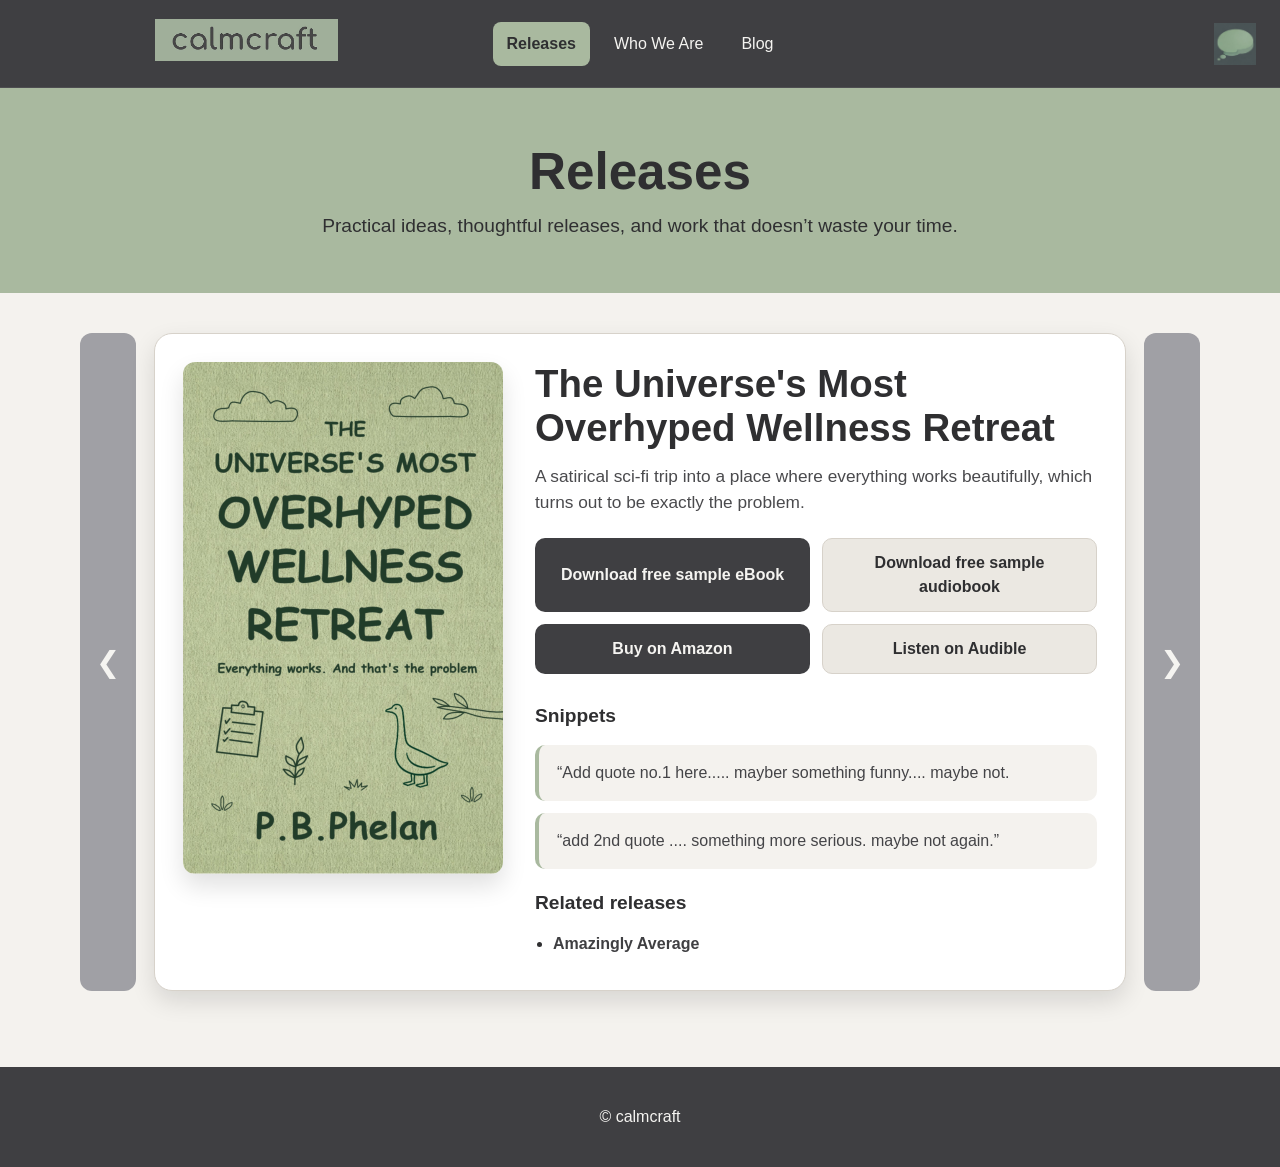
==== index.html @ 6c4accf9 "Add files via upload" ====
<!DOCTYPE html>
<html lang="en">
<head>
  <meta charset="UTF-8">
  <meta name="viewport" content="width=device-width, initial-scale=1.0">
  <title>calmcraft - Releases</title>
  <link rel="stylesheet" href="style.css">
</head>
<body>
  <header class="site-header">
    <div class="brand">
      <a href="index.html" class="brand-link">
        <img src="images/calmcraft-wordmark-greyletters.jpg" alt="calmcraft" class="wordmark">
      </a>
    </div>

    <nav class="main-nav" aria-label="Main navigation">
      <a href="index.html" class="nav-link active">Releases</a>
      <a href="who-we-are.html" class="nav-link">Who We Are</a>
      <a href="blog.html" class="nav-link">Blog</a>
    </nav>

    <div class="brand-mark-wrap">
      <img src="images/calmcraft-logo-sage.png" alt="calmcraft logo" class="brand-mark">
    </div>
  </header>

  <section class="hero hero-dark">
    <div class="container hero-inner">
      <h1>Releases</h1>
      <p>Practical ideas, thoughtful releases, and work that doesn’t waste your time.</p>
    </div>
  </section>

  <main class="container page-content">
    <section class="release-carousel" aria-label="Release carousel">
      <button class="carousel-arrow" id="prev-release" aria-label="Previous release">&#10094;</button>

      <div class="release-panel">
        <div class="release-cover-wrap">
          <img id="release-cover" src="images/universe-overhyped-wellness-retreat.svg" alt="Release cover" class="release-cover">
        </div>

        <div class="release-details">
          <h3 id="release-title">The Universe's Most Overhyped Wellness Retreat</h3>

          <p id="release-blurb" class="release-blurb">
            A satirical sci-fi trip into a place where everything works beautifully, which turns out to be exactly the problem.
          </p>

          <div class="button-grid">
            <a id="sample-ebook-link" class="btn btn-primary" href="#" download>Download free sample eBook</a>
            <a id="sample-audio-link" class="btn btn-secondary" href="#" download>Download free sample audiobook</a>
            <a id="amazon-link" class="btn btn-primary" href="#" target="_blank" rel="noopener">Buy on Amazon</a>
            <a id="audible-link" class="btn btn-secondary" href="#" target="_blank" rel="noopener">Listen on Audible</a>
          </div>

          <div class="snippet-block">
            <h4>Snippets</h4>

            <blockquote class="snippet" id="snippet-1">
              “Wait, you look relaxed,” hissed the volunteer coordinator as if it were an infection.
            </blockquote>

            <blockquote class="snippet" id="snippet-2">
              “The oddest part? Everything here works exactly as it says it will. It’s insidious.”
            </blockquote>
          </div>

          <div class="related-block">
            <h4>Related releases</h4>
            <ul id="related-releases"></ul>
          </div>
        </div>
      </div>

      <button class="carousel-arrow" id="next-release" aria-label="Next release">&#10095;</button>
    </section>
  </main>

  <footer class="site-footer">
    <div class="container footer-inner">
      <p>© calmcraft</p>
    </div>
  </footer>

  <script>
    const releases = [
      {
        id: "wellness-retreat",
        title: "The Universe's Most Overhyped Wellness Retreat",
        cover: "images/universe-overhyped-wellness-retreat.svg",
        blurb: "A satirical sci-fi trip into a place where everything works beautifully, which turns out to be exactly the problem.",
        sampleEbook: "#",
        sampleAudio: "#",
        amazon: "https://www.amazon.com.au/dp/B0FKN4XPHY",
        audible: "#",
        snippets: [
          "“Add quote no.1 here..... mayber something funny.... maybe not.",
          "“add 2nd quote .... something more serious. maybe not again.”"
        ],
        related: [
          { label: "Amazingly Average", href: "#" }
        ]
      },
      {
        id: "Amazingly-Average",
        title: "Amazingly Average",
        cover: "images/Amazingly-Average-FrontCover.png",
        blurb: "A grounded, dry, honest book about ordinary life, impossible standards, and the relief of dropping the performance.",
        sampleEbook: "#",
        sampleAudio: "#",
        amazon: "#",
        audible: "#",
        snippets: [
          "You do not need to become extraordinary to become useful, peaceful, or decent.",
          "A lot of suffering comes from trying to look impressive to people who barely remember your surname."
        ],
        related: [
          { label: "The Universe's Most Overhyped Wellness Retreat", href: "#" }
        ]
      }
    ];

    let currentIndex = 0;

    function renderRelease(index) {
      const release = releases[index];

      document.getElementById("release-cover").src = release.cover;
      document.getElementById("release-cover").alt = release.title + " cover";
      document.getElementById("release-title").textContent = release.title;
      document.getElementById("release-blurb").textContent = release.blurb;

      document.getElementById("sample-ebook-link").href = release.sampleEbook;
      document.getElementById("sample-audio-link").href = release.sampleAudio;
      document.getElementById("amazon-link").href = release.amazon;
      document.getElementById("audible-link").href = release.audible;

      document.getElementById("snippet-1").textContent = release.snippets[0] || "";
      document.getElementById("snippet-2").textContent = release.snippets[1] || "";

      const relatedList = document.getElementById("related-releases");
      relatedList.innerHTML = "";

      release.related.forEach(item => {
        const li = document.createElement("li");
        const a = document.createElement("a");
        a.href = item.href;
        a.textContent = item.label;
        li.appendChild(a);
        relatedList.appendChild(li);
      });
    }

    document.getElementById("prev-release").addEventListener("click", () => {
      currentIndex = (currentIndex - 1 + releases.length) % releases.length;
      renderRelease(currentIndex);
    });

    document.getElementById("next-release").addEventListener("click", () => {
      currentIndex = (currentIndex + 1) % releases.length;
      renderRelease(currentIndex);
    });

    renderRelease(currentIndex);
  </script>
</body>
</html>
---- style.css ----
:root {
  --bg-dark: #3f3f42;
  --bg-darker: #343437;
  --sage: #a9b99f;
  --sage-deep: #8ea184;
  --panel: #f4f2ee;
  --panel-soft: #ebe8e2;
  --text-dark: #2f2f31;
  --text-light: #f5f4f1;
  --border: #d7d2ca;
  --shadow: rgba(0, 0, 0, 0.12);
}

* {
  box-sizing: border-box;
}

html {
  scroll-behavior: smooth;
}

body {
  margin: 0;
  font-family: "Century Gothic", "Trebuchet MS", Arial, sans-serif;
  background: var(--panel);
  color: var(--text-dark);
  line-height: 1.5;
}

img {
  max-width: 100%;
  display: block;
}

a {
  color: inherit;
}

.container {
  width: min(1120px, calc(100% - 32px));
  margin: 0 auto;
}

/* Header */
.site-header {
  background: var(--bg-dark);
  border-bottom: 1px solid rgba(255,255,255,0.08);
  min-height: 88px;
  display: grid;
  grid-template-columns: 1fr auto 1fr;
  align-items: center;
  gap: 24px;
  padding: 16px 24px;
  text-align: center;
}

.brand-link {
  display: inline-flex;
  align-items: center;
  text-decoration: none;
}

.wordmark {
  height: 42px;
  width: auto;
  object-fit: contain;
}

.main-nav {
  display: flex;
  align-items: center;
  gap: 10px;
  justify-content: center;
}

.nav-link {
  text-decoration: none;
  color: var(--text-light);
  padding: 10px 14px;
  border-radius: 8px;
  transition: background 0.2s ease, color 0.2s ease;
}

.nav-link:hover {
  background: rgba(255,255,255,0.08);
}

.nav-link.active {
  background: var(--sage);
  color: var(--text-dark);
  font-weight: 700;
}

.brand-mark-wrap {
  display: flex;
  justify-content: flex-end;
}

.brand-mark {
  height: 42px;
  width: 42px;
  object-fit: contain;
}

/* Hero */
.hero-dark {
  background: var(--sage);
  color: var(--text-dark);
  border-bottom: none;
}

.hero-inner {
  padding: 56px 0 52px;
  text-align: center;
}

.hero-inner h1 {
  margin: 0 0 12px;
  font-size: clamp(2rem, 4vw, 3.4rem);
  line-height: 1.1;
  color: var(--text-dark);
}

.hero-inner p {
  margin: 0 auto;
  max-width: 720px;
  font-size: clamp(1rem, 2vw, 1.2rem);
  color: var(--text-dark);
}

/* Main */
.page-content {
  padding: 40px 0 56px;
}

.page-content.narrow {
  width: min(960px, calc(100% - 32px));
  margin: 0 auto;
}

.section-heading h2 {
  margin: 0 0 28px;
  font-size: 2rem;
}

/* Releases */
.release-carousel {
  display: grid;
  grid-template-columns: 56px minmax(0, 1fr) 56px;
  align-items: stretch;
  gap: 18px;
}

.carousel-arrow {
  border: none;
  background: #a0a0a5;
  color: var(--text-light);
  border-radius: 12px;
  font-size: 1.8rem;
  cursor: pointer;
  min-height: 100%;
  transition: background 0.2s ease;
}

.carousel-arrow:hover {
  background: #b0b0b5;
}

.release-panel {
  background: white;
  border: 1px solid var(--border);
  border-radius: 18px;
  box-shadow: 0 10px 24px var(--shadow);
  padding: 28px;
  display: grid;
  grid-template-columns: minmax(240px, 320px) minmax(0, 1fr);
  gap: 32px;
  align-items: start;
}

.release-cover-wrap {
  display: flex;
  justify-content: center;
}

.release-cover {
  width: 100%;
  max-width: 320px;
  border-radius: 12px;
  box-shadow: 0 12px 24px rgba(0,0,0,0.12);
}

.release-details h3 {
  margin: 0 0 14px;
  font-size: clamp(1.8rem, 3vw, 2.6rem);
  line-height: 1.15;
}

.release-blurb {
  margin: 0 0 22px;
  font-size: 1.08rem;
  color: #4a4a4d;
}

.button-grid {
  display: grid;
  grid-template-columns: repeat(2, minmax(220px, 1fr));
  gap: 12px;
  margin-bottom: 28px;
}

.btn {
  display: inline-flex;
  align-items: center;
  justify-content: center;
  min-height: 48px;
  padding: 12px 18px;
  border-radius: 10px;
  text-decoration: none;
  font-weight: 700;
  text-align: center;
  transition: transform 0.15s ease, background 0.2s ease, color 0.2s ease;
}

.btn:hover {
  transform: translateY(-1px);
}

.btn-primary {
  background: var(--bg-dark);
  color: var(--text-light);
}

.btn-primary:hover {
  background: #57575b;
}

.btn-secondary {
  background: var(--panel-soft);
  color: var(--text-dark);
  border: 1px solid var(--border);
}

.btn-secondary:hover {
  background: #ddd8d0;
}

.snippet-block,
.related-block {
  margin-top: 20px;
}

.snippet-block h4,
.related-block h4 {
  margin: 0 0 14px;
  font-size: 1.2rem;
}

.snippet {
  margin: 0 0 12px;
  padding: 16px 18px;
  background: var(--panel);
  border-left: 4px solid var(--sage);
  border-radius: 10px;
  color: #444447;
}

.related-block ul {
  margin: 0;
  padding-left: 18px;
}

.related-block li {
  margin-bottom: 6px;
}

.related-block a {
  text-decoration: none;
  color: var(--bg-dark);
  font-weight: 700;
}

.related-block a:hover {
  text-decoration: underline;
}

/* Content cards */
.content-card,
.cta-card,
.blog-card {
  background: white;
  border: 1px solid var(--border);
  border-radius: 16px;
  padding: 26px;
  box-shadow: 0 8px 20px var(--shadow);
  margin-bottom: 24px;
}

.content-card h2,
.cta-card h2,
.service-grid-section h2,
.value-grid-section h2 {
  margin-top: 0;
}

.service-grid,
.value-grid {
  display: grid;
  grid-template-columns: repeat(2, minmax(0, 1fr));
  gap: 18px;
  margin: 18px 0 32px;
}

.service-card,
.value-card {
  background: white;
  border: 1px solid var(--border);
  border-radius: 16px;
  padding: 22px;
  box-shadow: 0 8px 20px var(--shadow);
}

.service-card h3,
.value-card h3 {
  margin-top: 0;
  margin-bottom: 10px;
}

.text-link {
  text-decoration: none;
  font-weight: 700;
  color: var(--bg-dark);
}

.text-link:hover {
  text-decoration: underline;
}

.blog-meta {
  margin: 0 0 8px;
  color: #6a6a6d;
  font-size: 0.95rem;
}

.blog-image {
  width: 100%;
  height: auto;
  border-radius: 8px;
  margin-bottom: 16px;
}

/* Footer */
.site-footer {
  background: var(--bg-dark);
  color: var(--text-light);
  margin-top: 20px;
}

.footer-inner {
  padding: 22px 0;
  text-align: center;
}

/* Responsive */
@media (max-width: 980px) {
  .site-header {
    grid-template-columns: 1fr;
    justify-items: start;
  }

  .brand-mark-wrap {
    justify-content: start;
  }

  .release-panel {
    grid-template-columns: 1fr;
  }

  .release-cover-wrap {
    justify-content: flex-start;
  }

  .button-grid {
    grid-template-columns: 1fr 1fr;
  }
}

@media (max-width: 760px) {
  .release-carousel {
    grid-template-columns: 1fr;
  }

  .carousel-arrow {
    min-height: 52px;
  }

  .button-grid {
    grid-template-columns: 1fr;
  }

  .service-grid,
  .value-grid {
    grid-template-columns: 1fr;
  }

  .main-nav {
    flex-wrap: wrap;
  }
}
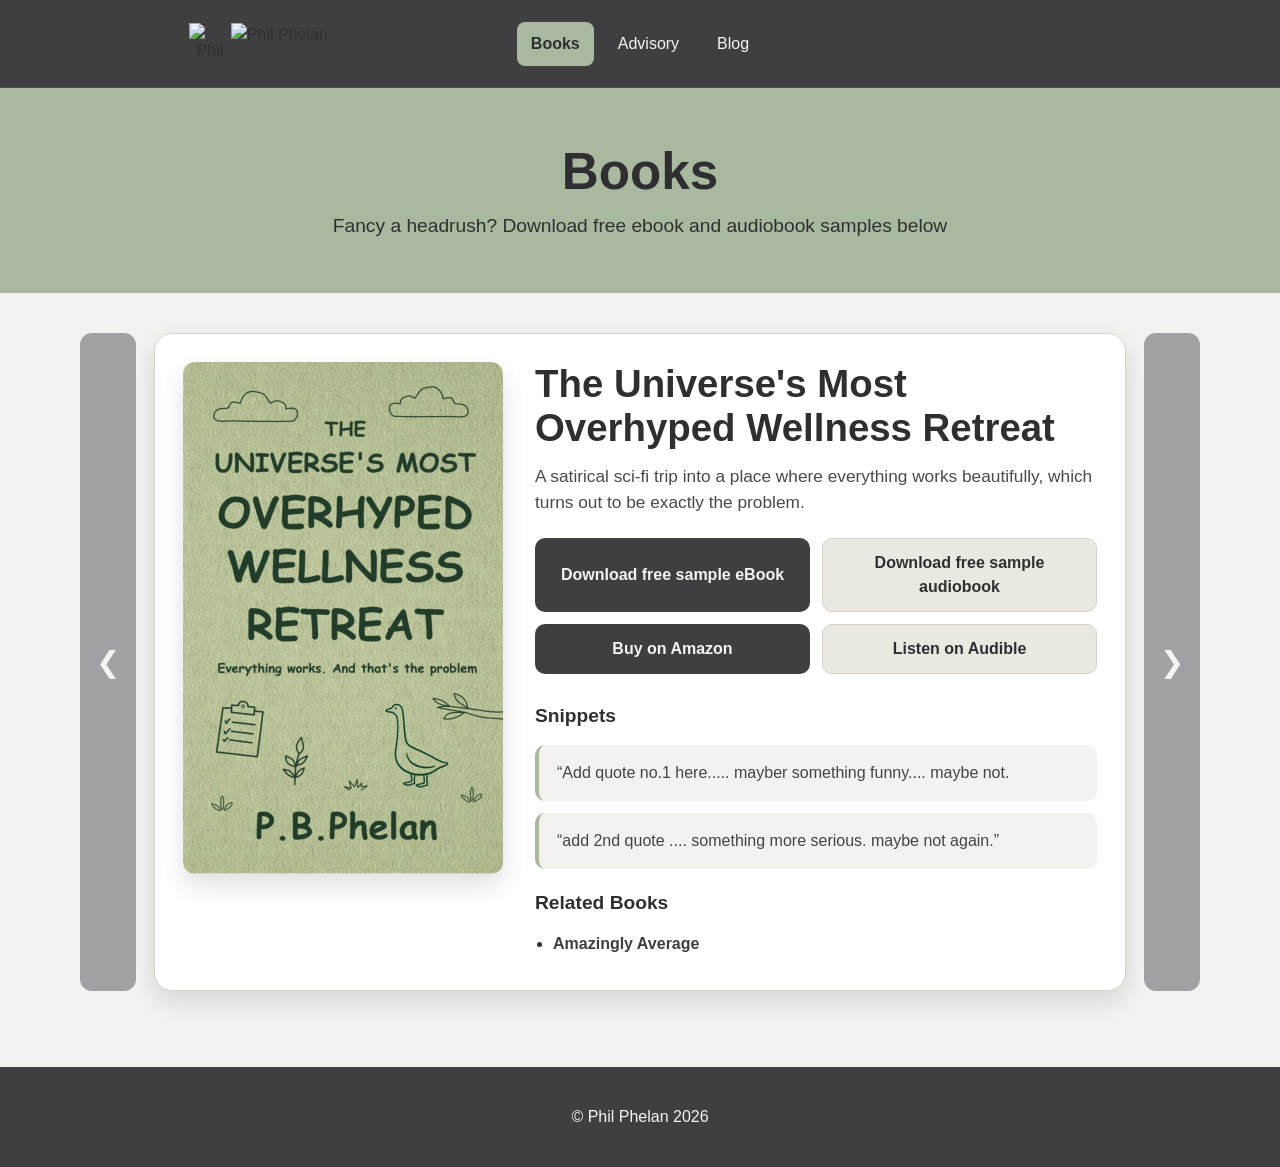
==== commit 9ff03c86: "Add files via upload" ====
--- a/index.html
+++ b/index.html
@@ -1,169 +1,166 @@
-<!DOCTYPE html>
-<html lang="en">
-<head>
-  <meta charset="UTF-8">
-  <meta name="viewport" content="width=device-width, initial-scale=1.0">
-  <title>calmcraft - Releases</title>
-  <link rel="stylesheet" href="style.css">
-</head>
-<body>
-  <header class="site-header">
-    <div class="brand">
-      <a href="index.html" class="brand-link">
-        <img src="images/calmcraft-wordmark-greyletters.jpg" alt="calmcraft" class="wordmark">
-      </a>
-    </div>
-
-    <nav class="main-nav" aria-label="Main navigation">
-      <a href="index.html" class="nav-link active">Releases</a>
-      <a href="who-we-are.html" class="nav-link">Who We Are</a>
-      <a href="blog.html" class="nav-link">Blog</a>
-    </nav>
-
-    <div class="brand-mark-wrap">
-      <img src="images/calmcraft-logo-sage.png" alt="calmcraft logo" class="brand-mark">
-    </div>
-  </header>
-
-  <section class="hero hero-dark">
-    <div class="container hero-inner">
-      <h1>Releases</h1>
-      <p>Practical ideas, thoughtful releases, and work that doesn’t waste your time.</p>
-    </div>
-  </section>
-
-  <main class="container page-content">
-    <section class="release-carousel" aria-label="Release carousel">
-      <button class="carousel-arrow" id="prev-release" aria-label="Previous release">&#10094;</button>
-
-      <div class="release-panel">
-        <div class="release-cover-wrap">
-          <img id="release-cover" src="images/universe-overhyped-wellness-retreat.svg" alt="Release cover" class="release-cover">
-        </div>
-
-        <div class="release-details">
-          <h3 id="release-title">The Universe's Most Overhyped Wellness Retreat</h3>
-
-          <p id="release-blurb" class="release-blurb">
-            A satirical sci-fi trip into a place where everything works beautifully, which turns out to be exactly the problem.
-          </p>
-
-          <div class="button-grid">
-            <a id="sample-ebook-link" class="btn btn-primary" href="#" download>Download free sample eBook</a>
-            <a id="sample-audio-link" class="btn btn-secondary" href="#" download>Download free sample audiobook</a>
-            <a id="amazon-link" class="btn btn-primary" href="#" target="_blank" rel="noopener">Buy on Amazon</a>
-            <a id="audible-link" class="btn btn-secondary" href="#" target="_blank" rel="noopener">Listen on Audible</a>
-          </div>
-
-          <div class="snippet-block">
-            <h4>Snippets</h4>
-
-            <blockquote class="snippet" id="snippet-1">
-              “Wait, you look relaxed,” hissed the volunteer coordinator as if it were an infection.
-            </blockquote>
-
-            <blockquote class="snippet" id="snippet-2">
-              “The oddest part? Everything here works exactly as it says it will. It’s insidious.”
-            </blockquote>
-          </div>
-
-          <div class="related-block">
-            <h4>Related releases</h4>
-            <ul id="related-releases"></ul>
-          </div>
-        </div>
-      </div>
-
-      <button class="carousel-arrow" id="next-release" aria-label="Next release">&#10095;</button>
-    </section>
-  </main>
-
-  <footer class="site-footer">
-    <div class="container footer-inner">
-      <p>© calmcraft</p>
-    </div>
-  </footer>
-
-  <script>
-    const releases = [
-      {
-        id: "wellness-retreat",
-        title: "The Universe's Most Overhyped Wellness Retreat",
-        cover: "images/universe-overhyped-wellness-retreat.svg",
-        blurb: "A satirical sci-fi trip into a place where everything works beautifully, which turns out to be exactly the problem.",
-        sampleEbook: "#",
-        sampleAudio: "#",
-        amazon: "https://www.amazon.com.au/dp/B0FKN4XPHY",
-        audible: "#",
-        snippets: [
-          "“Add quote no.1 here..... mayber something funny.... maybe not.",
-          "“add 2nd quote .... something more serious. maybe not again.”"
-        ],
-        related: [
-          { label: "Amazingly Average", href: "#" }
-        ]
-      },
-      {
-        id: "Amazingly-Average",
-        title: "Amazingly Average",
-        cover: "images/Amazingly-Average-FrontCover.png",
-        blurb: "A grounded, dry, honest book about ordinary life, impossible standards, and the relief of dropping the performance.",
-        sampleEbook: "#",
-        sampleAudio: "#",
-        amazon: "#",
-        audible: "#",
-        snippets: [
-          "You do not need to become extraordinary to become useful, peaceful, or decent.",
-          "A lot of suffering comes from trying to look impressive to people who barely remember your surname."
-        ],
-        related: [
-          { label: "The Universe's Most Overhyped Wellness Retreat", href: "#" }
-        ]
-      }
-    ];
-
-    let currentIndex = 0;
-
-    function renderRelease(index) {
-      const release = releases[index];
-
-      document.getElementById("release-cover").src = release.cover;
-      document.getElementById("release-cover").alt = release.title + " cover";
-      document.getElementById("release-title").textContent = release.title;
-      document.getElementById("release-blurb").textContent = release.blurb;
-
-      document.getElementById("sample-ebook-link").href = release.sampleEbook;
-      document.getElementById("sample-audio-link").href = release.sampleAudio;
-      document.getElementById("amazon-link").href = release.amazon;
-      document.getElementById("audible-link").href = release.audible;
-
-      document.getElementById("snippet-1").textContent = release.snippets[0] || "";
-      document.getElementById("snippet-2").textContent = release.snippets[1] || "";
-
-      const relatedList = document.getElementById("related-releases");
-      relatedList.innerHTML = "";
-
-      release.related.forEach(item => {
-        const li = document.createElement("li");
-        const a = document.createElement("a");
-        a.href = item.href;
-        a.textContent = item.label;
-        li.appendChild(a);
-        relatedList.appendChild(li);
-      });
-    }
-
-    document.getElementById("prev-release").addEventListener("click", () => {
-      currentIndex = (currentIndex - 1 + releases.length) % releases.length;
-      renderRelease(currentIndex);
-    });
-
-    document.getElementById("next-release").addEventListener("click", () => {
-      currentIndex = (currentIndex + 1) % releases.length;
-      renderRelease(currentIndex);
-    });
-
-    renderRelease(currentIndex);
-  </script>
-</body>
+<!DOCTYPE html>
+<html lang="en">
+<head>
+  <meta charset="UTF-8">
+  <meta name="viewport" content="width=device-width, initial-scale=1.0">
+  <title>philphelan.me - Books</title>
+  <link rel="stylesheet" href="style.css">
+</head>
+<body>
+  <header class="site-header">
+    <div class="brand">
+      <a href="index.html" class="brand-link">
+        <img src="images/mylogo-sage.svg" alt="Phil Phelan logo" class="brand-mark">
+        <img src="images/philphelan-wordmark-sage.svg" alt="Phil Phelan" class="wordmark" style="width: 100%; max-width: none;">
+      </a>
+    </div>
+
+    <nav class="main-nav" aria-label="Main navigation">
+      <a href="index.html" class="nav-link active">Books</a>
+      <a href="advisory.html" class="nav-link">Advisory</a>
+      <a href="blog.html" class="nav-link">Blog</a>
+    </nav>
+  </header>
+  
+  <section class="hero hero-dark">
+    <div class="container hero-inner">
+      <h1>Books</h1>
+      <p>Fancy a headrush? Download free ebook and audiobook samples below</p>
+    </div>
+  </section>
+
+  <main class="container page-content">
+    <section class="release-carousel" aria-label="Release carousel">
+      <button class="carousel-arrow" id="prev-release" aria-label="Previous release">&#10094;</button>
+
+      <div class="release-panel">
+        <div class="release-cover-wrap">
+          <img id="release-cover" src="images/universe-overhyped-wellness-retreat.svg" alt="Release cover" class="release-cover">
+        </div>
+
+        <div class="release-details">
+          <h3 id="release-title">The Universe's Most Overhyped Wellness Retreat</h3>
+
+          <p id="release-blurb" class="release-blurb">
+            A satirical sci-fi trip into a place where everything works beautifully, which turns out to be exactly the problem.
+          </p>
+
+          <div class="button-grid">
+            <a id="sample-ebook-link" class="btn btn-primary" href="#" target="_blank">Download free sample eBook</a>
+            <a id="sample-audio-link" class="btn btn-secondary" href="#" target="_blank">Download free sample audiobook</a>
+            <a id="amazon-link" class="btn btn-primary" href="#" target="_blank" rel="noopener">Buy on Amazon</a>
+            <a id="audible-link" class="btn btn-secondary" href="#" target="_blank" rel="noopener">Listen on Audible</a>
+          </div>
+
+          <div class="snippet-block">
+            <h4>Snippets</h4>
+
+            <blockquote class="snippet" id="snippet-1">
+              “Wait, you look relaxed,” hissed the volunteer coordinator as if it were an infection.
+            </blockquote>
+
+            <blockquote class="snippet" id="snippet-2">
+              “The oddest part? Everything here works exactly as it says it will. It’s insidious.”
+            </blockquote>
+          </div>
+
+          <div class="related-block">
+            <h4>Related Books</h4>
+            <ul id="related-Books"></ul>
+          </div>
+        </div>
+      </div>
+
+      <button class="carousel-arrow" id="next-release" aria-label="Next release">&#10095;</button>
+    </section>
+  </main>
+
+  <footer class="site-footer">
+    <div class="container footer-inner">
+      <p>© Phil Phelan 2026</p>
+    </div>
+  </footer>
+
+  <script>
+    const Books = [
+      {
+        id: "wellness-retreat",
+        title: "The Universe's Most Overhyped Wellness Retreat",
+        cover: "images/universe-overhyped-wellness-retreat.svg",
+        blurb: "A satirical sci-fi trip into a place where everything works beautifully, which turns out to be exactly the problem.",
+        sampleEbook: "#",
+        sampleAudio: "#",
+        amazon: "https://www.amazon.com.au/dp/B0FKN4XPHY",
+        audible: "#",
+        snippets: [
+          "“Add quote no.1 here..... mayber something funny.... maybe not.",
+          "“add 2nd quote .... something more serious. maybe not again.”"
+        ],
+        related: [
+          { label: "Amazingly Average", href: "#" }
+        ]
+      },
+      {
+        id: "Amazingly-Average",
+        title: "Amazingly Average",
+        cover: "images/Amazingly-Average-FrontCover.png",
+        blurb: "A grounded, dry, honest book about ordinary life, impossible standards, and the relief of dropping the performance.",
+        sampleEbook: "#",
+        sampleAudio: "#",
+        amazon: "#",
+        audible: "#",
+        snippets: [
+          "You do not need to become extraordinary to become useful, peaceful, or decent.",
+          "A lot of suffering comes from trying to look impressive to people who barely remember your surname."
+        ],
+        related: [
+          { label: "The Universe's Most Overhyped Wellness Retreat", href: "#" }
+        ]
+      }
+    ];
+
+    let currentIndex = 0;
+
+    function renderRelease(index) {
+      const release = Books[index];
+
+      document.getElementById("release-cover").src = release.cover;
+      document.getElementById("release-cover").alt = release.title + " cover";
+      document.getElementById("release-title").textContent = release.title;
+      document.getElementById("release-blurb").textContent = release.blurb;
+
+      document.getElementById("sample-ebook-link").href = release.sampleEbook;
+      document.getElementById("sample-audio-link").href = release.sampleAudio;
+      document.getElementById("amazon-link").href = release.amazon;
+      document.getElementById("audible-link").href = release.audible;
+
+      document.getElementById("snippet-1").textContent = release.snippets[0] || "";
+      document.getElementById("snippet-2").textContent = release.snippets[1] || "";
+
+      const relatedList = document.getElementById("related-Books");
+      relatedList.innerHTML = "";
+
+      release.related.forEach(item => {
+        const li = document.createElement("li");
+        const a = document.createElement("a");
+        a.href = item.href;
+        a.textContent = item.label;
+        li.appendChild(a);
+        relatedList.appendChild(li);
+      });
+    }
+
+    document.getElementById("prev-release").addEventListener("click", () => {
+      currentIndex = (currentIndex - 1 + Books.length) % Books.length;
+      renderRelease(currentIndex);
+    });
+
+    document.getElementById("next-release").addEventListener("click", () => {
+      currentIndex = (currentIndex + 1) % Books.length;
+      renderRelease(currentIndex);
+    });
+
+    renderRelease(currentIndex);
+  </script>
+</body>
 </html>
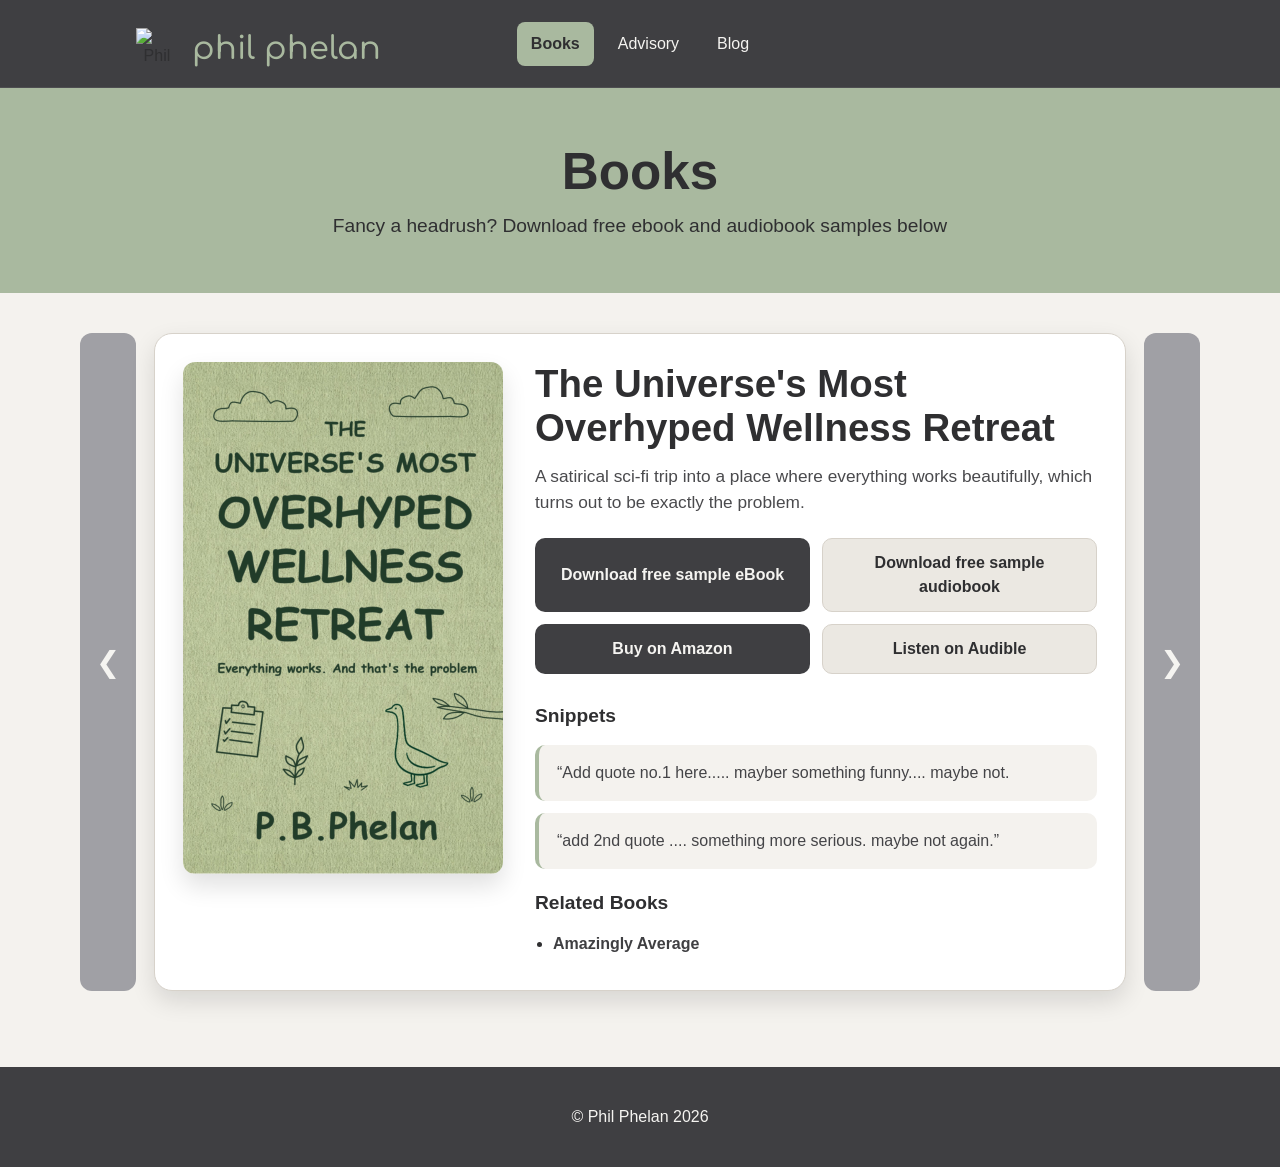
==== commit 317f27f4: "Add files via upload" ====
--- a/index.html
+++ b/index.html
@@ -5,13 +5,16 @@
   <meta name="viewport" content="width=device-width, initial-scale=1.0">
   <title>philphelan.me - Books</title>
   <link rel="stylesheet" href="style.css">
+  <link rel="preconnect" href="https://fonts.googleapis.com">
+  <link rel="preconnect" href="https://fonts.gstatic.com" crossorigin>
+  <link href="https://fonts.googleapis.com/css2?family=Comfortaa:wght@300..700&display=swap" rel="stylesheet">
 </head>
 <body>
   <header class="site-header">
     <div class="brand">
       <a href="index.html" class="brand-link">
         <img src="images/mylogo-sage.svg" alt="Phil Phelan logo" class="brand-mark">
-        <img src="images/philphelan-wordmark-sage.svg" alt="Phil Phelan" class="wordmark" style="width: 100%; max-width: none;">
+         <span class="brand-name">phil phelan</span>
       </a>
     </div>
 
--- a/style.css
+++ b/style.css
@@ -1,409 +1,643 @@
-:root {
-  --bg-dark: #3f3f42;
-  --bg-darker: #343437;
-  --sage: #a9b99f;
-  --sage-deep: #8ea184;
-  --panel: #f4f2ee;
-  --panel-soft: #ebe8e2;
-  --text-dark: #2f2f31;
-  --text-light: #f5f4f1;
-  --border: #d7d2ca;
-  --shadow: rgba(0, 0, 0, 0.12);
-}
-
-* {
-  box-sizing: border-box;
-}
-
-html {
-  scroll-behavior: smooth;
-}
-
-body {
-  margin: 0;
-  font-family: "Century Gothic", "Trebuchet MS", Arial, sans-serif;
-  background: var(--panel);
-  color: var(--text-dark);
-  line-height: 1.5;
-}
-
-img {
-  max-width: 100%;
-  display: block;
-}
-
-a {
-  color: inherit;
-}
-
-.container {
-  width: min(1120px, calc(100% - 32px));
-  margin: 0 auto;
-}
-
-/* Header */
-.site-header {
-  background: var(--bg-dark);
-  border-bottom: 1px solid rgba(255,255,255,0.08);
-  min-height: 88px;
-  display: grid;
-  grid-template-columns: 1fr auto 1fr;
-  align-items: center;
-  gap: 24px;
-  padding: 16px 24px;
-  text-align: center;
-}
-
-.brand-link {
-  display: inline-flex;
-  align-items: center;
-  text-decoration: none;
-}
-
-.wordmark {
-  height: 42px;
-  width: auto;
-  object-fit: contain;
-}
-
-.main-nav {
-  display: flex;
-  align-items: center;
-  gap: 10px;
-  justify-content: center;
-}
-
-.nav-link {
-  text-decoration: none;
-  color: var(--text-light);
-  padding: 10px 14px;
-  border-radius: 8px;
-  transition: background 0.2s ease, color 0.2s ease;
-}
-
-.nav-link:hover {
-  background: rgba(255,255,255,0.08);
-}
-
-.nav-link.active {
-  background: var(--sage);
-  color: var(--text-dark);
-  font-weight: 700;
-}
-
-.brand-mark-wrap {
-  display: flex;
-  justify-content: flex-end;
-}
-
-.brand-mark {
-  height: 42px;
-  width: 42px;
-  object-fit: contain;
-}
-
-/* Hero */
-.hero-dark {
-  background: var(--sage);
-  color: var(--text-dark);
-  border-bottom: none;
-}
-
-.hero-inner {
-  padding: 56px 0 52px;
-  text-align: center;
-}
-
-.hero-inner h1 {
-  margin: 0 0 12px;
-  font-size: clamp(2rem, 4vw, 3.4rem);
-  line-height: 1.1;
-  color: var(--text-dark);
-}
-
-.hero-inner p {
-  margin: 0 auto;
-  max-width: 720px;
-  font-size: clamp(1rem, 2vw, 1.2rem);
-  color: var(--text-dark);
-}
-
-/* Main */
-.page-content {
-  padding: 40px 0 56px;
-}
-
-.page-content.narrow {
-  width: min(960px, calc(100% - 32px));
-  margin: 0 auto;
-}
-
-.section-heading h2 {
-  margin: 0 0 28px;
-  font-size: 2rem;
-}
-
-/* Releases */
-.release-carousel {
-  display: grid;
-  grid-template-columns: 56px minmax(0, 1fr) 56px;
-  align-items: stretch;
-  gap: 18px;
-}
-
-.carousel-arrow {
-  border: none;
-  background: #a0a0a5;
-  color: var(--text-light);
-  border-radius: 12px;
-  font-size: 1.8rem;
-  cursor: pointer;
-  min-height: 100%;
-  transition: background 0.2s ease;
-}
-
-.carousel-arrow:hover {
-  background: #b0b0b5;
-}
-
-.release-panel {
-  background: white;
-  border: 1px solid var(--border);
-  border-radius: 18px;
-  box-shadow: 0 10px 24px var(--shadow);
-  padding: 28px;
-  display: grid;
-  grid-template-columns: minmax(240px, 320px) minmax(0, 1fr);
-  gap: 32px;
-  align-items: start;
-}
-
-.release-cover-wrap {
-  display: flex;
-  justify-content: center;
-}
-
-.release-cover {
-  width: 100%;
-  max-width: 320px;
-  border-radius: 12px;
-  box-shadow: 0 12px 24px rgba(0,0,0,0.12);
-}
-
-.release-details h3 {
-  margin: 0 0 14px;
-  font-size: clamp(1.8rem, 3vw, 2.6rem);
-  line-height: 1.15;
-}
-
-.release-blurb {
-  margin: 0 0 22px;
-  font-size: 1.08rem;
-  color: #4a4a4d;
-}
-
-.button-grid {
-  display: grid;
-  grid-template-columns: repeat(2, minmax(220px, 1fr));
-  gap: 12px;
-  margin-bottom: 28px;
-}
-
-.btn {
-  display: inline-flex;
-  align-items: center;
-  justify-content: center;
-  min-height: 48px;
-  padding: 12px 18px;
-  border-radius: 10px;
-  text-decoration: none;
-  font-weight: 700;
-  text-align: center;
-  transition: transform 0.15s ease, background 0.2s ease, color 0.2s ease;
-}
-
-.btn:hover {
-  transform: translateY(-1px);
-}
-
-.btn-primary {
-  background: var(--bg-dark);
-  color: var(--text-light);
-}
-
-.btn-primary:hover {
-  background: #57575b;
-}
-
-.btn-secondary {
-  background: var(--panel-soft);
-  color: var(--text-dark);
-  border: 1px solid var(--border);
-}
-
-.btn-secondary:hover {
-  background: #ddd8d0;
-}
-
-.snippet-block,
-.related-block {
-  margin-top: 20px;
-}
-
-.snippet-block h4,
-.related-block h4 {
-  margin: 0 0 14px;
-  font-size: 1.2rem;
-}
-
-.snippet {
-  margin: 0 0 12px;
-  padding: 16px 18px;
-  background: var(--panel);
-  border-left: 4px solid var(--sage);
-  border-radius: 10px;
-  color: #444447;
-}
-
-.related-block ul {
-  margin: 0;
-  padding-left: 18px;
-}
-
-.related-block li {
-  margin-bottom: 6px;
-}
-
-.related-block a {
-  text-decoration: none;
-  color: var(--bg-dark);
-  font-weight: 700;
-}
-
-.related-block a:hover {
-  text-decoration: underline;
-}
-
-/* Content cards */
-.content-card,
-.cta-card,
-.blog-card {
-  background: white;
-  border: 1px solid var(--border);
-  border-radius: 16px;
-  padding: 26px;
-  box-shadow: 0 8px 20px var(--shadow);
-  margin-bottom: 24px;
-}
-
-.content-card h2,
-.cta-card h2,
-.service-grid-section h2,
-.value-grid-section h2 {
-  margin-top: 0;
-}
-
-.service-grid,
-.value-grid {
-  display: grid;
-  grid-template-columns: repeat(2, minmax(0, 1fr));
-  gap: 18px;
-  margin: 18px 0 32px;
-}
-
-.service-card,
-.value-card {
-  background: white;
-  border: 1px solid var(--border);
-  border-radius: 16px;
-  padding: 22px;
-  box-shadow: 0 8px 20px var(--shadow);
-}
-
-.service-card h3,
-.value-card h3 {
-  margin-top: 0;
-  margin-bottom: 10px;
-}
-
-.text-link {
-  text-decoration: none;
-  font-weight: 700;
-  color: var(--bg-dark);
-}
-
-.text-link:hover {
-  text-decoration: underline;
-}
-
-.blog-meta {
-  margin: 0 0 8px;
-  color: #6a6a6d;
-  font-size: 0.95rem;
-}
-
-.blog-image {
-  width: 100%;
-  height: auto;
-  border-radius: 8px;
-  margin-bottom: 16px;
-}
-
-/* Footer */
-.site-footer {
-  background: var(--bg-dark);
-  color: var(--text-light);
-  margin-top: 20px;
-}
-
-.footer-inner {
-  padding: 22px 0;
-  text-align: center;
-}
-
-/* Responsive */
-@media (max-width: 980px) {
-  .site-header {
-    grid-template-columns: 1fr;
-    justify-items: start;
-  }
-
-  .brand-mark-wrap {
-    justify-content: start;
-  }
-
-  .release-panel {
-    grid-template-columns: 1fr;
-  }
-
-  .release-cover-wrap {
-    justify-content: flex-start;
-  }
-
-  .button-grid {
-    grid-template-columns: 1fr 1fr;
-  }
-}
-
-@media (max-width: 760px) {
-  .release-carousel {
-    grid-template-columns: 1fr;
-  }
-
-  .carousel-arrow {
-    min-height: 52px;
-  }
-
-  .button-grid {
-    grid-template-columns: 1fr;
-  }
-
-  .service-grid,
-  .value-grid {
-    grid-template-columns: 1fr;
-  }
-
-  .main-nav {
-    flex-wrap: wrap;
-  }
-}+:root {
+  --bg-dark: #3f3f42;
+  --bg-darker: #343437;
+  --sage: #a9b99f;
+  --sage-deep: #8ea184;
+  --panel: #f4f2ee;
+  --panel-soft: #ebe8e2;
+  --text-dark: #2f2f31;
+  --text-light: #f5f4f1;
+  --border: #d7d2ca;
+  --shadow: rgba(0, 0, 0, 0.12);
+}
+
+* {
+  box-sizing: border-box;
+}
+
+html {
+  scroll-behavior: smooth;
+}
+
+body {
+  margin: 0;
+  font-family: "Century Gothic", "Trebuchet MS", Arial, sans-serif;
+  background: var(--panel);
+  color: var(--text-dark);
+  line-height: 1.5;
+}
+
+img {
+  max-width: 100%;
+  display: block;
+}
+
+a {
+  color: inherit;
+}
+
+.container {
+  width: min(1120px, calc(100% - 32px));
+  margin: 0 auto;
+}
+
+/* Header */
+.site-header {
+  background: var(--bg-dark);
+  border-bottom: 1px solid rgba(255, 255, 255, 0.08);
+  min-height: 88px;
+  display: grid;
+  grid-template-columns: 1fr auto 1fr;
+  align-items: center;
+  gap: 24px;
+  padding: 16px 24px;
+  text-align: center;
+}
+
+.brand-link {
+  display: inline-flex;
+  align-items: center;
+  gap: 14px;
+  text-decoration: none;
+}
+
+.brand-name {
+  font-family: 'Comfortaa', Arial, sans-serif;
+  font-size: 2rem;
+  font-weight: 500;
+  line-height: 1;
+  color: var(--sage);
+  display: inline-flex;
+  align-items: center;
+  position: relative;
+  top: 5px;
+}
+
+.brand-mark-wrap {
+  display: flex;
+  justify-content: flex-end;
+}
+
+.brand-mark {
+  height: 42px;
+  width: 42px;
+  object-fit: contain;
+  position: relative;
+  top: 5px;
+}
+
+.main-nav {
+  display: flex;
+  align-items: center;
+  gap: 10px;
+  justify-content: center;
+}
+
+.nav-link {
+  text-decoration: none;
+  color: var(--text-light);
+  padding: 10px 14px;
+  border-radius: 8px;
+  transition: background 0.2s ease, color 0.2s ease;
+}
+
+.nav-link:hover {
+  background: rgba(255, 255, 255, 0.08);
+}
+
+.nav-link.active {
+  background: var(--sage);
+  color: var(--text-dark);
+  font-weight: 700;
+}
+
+/* Hero */
+.hero-dark {
+  background: var(--sage);
+  color: var(--text-dark);
+  border-bottom: none;
+}
+
+.hero-inner {
+  padding: 56px 0 52px;
+  text-align: center;
+}
+
+.hero-inner h1 {
+  margin: 0 0 12px;
+  font-size: clamp(2rem, 4vw, 3.4rem);
+  line-height: 1.1;
+  color: var(--text-dark);
+}
+
+.hero-inner p {
+  margin: 0 auto;
+  max-width: 720px;
+  font-size: clamp(1rem, 2vw, 1.2rem);
+  color: var(--text-dark);
+}
+
+/* Main */
+.page-content {
+  padding: 40px 0 56px;
+}
+
+.page-content.narrow {
+  width: min(960px, calc(100% - 32px));
+  margin: 0 auto;
+}
+
+.section-heading h2 {
+  margin: 0 0 28px;
+  font-size: 2rem;
+}
+
+/* Books */
+.release-carousel {
+  display: grid;
+  grid-template-columns: 56px minmax(0, 1fr) 56px;
+  align-items: stretch;
+  gap: 18px;
+}
+
+.carousel-arrow {
+  border: none;
+  background: #a0a0a5;
+  color: var(--text-light);
+  border-radius: 12px;
+  font-size: 1.8rem;
+  cursor: pointer;
+  min-height: 100%;
+  transition: background 0.2s ease;
+}
+
+.carousel-arrow:hover {
+  background: #b0b0b5;
+}
+
+.release-panel {
+  background: white;
+  border: 1px solid var(--border);
+  border-radius: 18px;
+  box-shadow: 0 10px 24px var(--shadow);
+  padding: 28px;
+  display: grid;
+  grid-template-columns: minmax(240px, 320px) minmax(0, 1fr);
+  gap: 32px;
+  align-items: start;
+}
+
+.release-cover-wrap {
+  display: flex;
+  justify-content: center;
+}
+
+.release-cover {
+  width: 100%;
+  max-width: 320px;
+  border-radius: 12px;
+  box-shadow: 0 12px 24px rgba(0, 0, 0, 0.12);
+}
+
+.release-details h3 {
+  margin: 0 0 14px;
+  font-size: clamp(1.8rem, 3vw, 2.6rem);
+  line-height: 1.15;
+}
+
+.release-blurb {
+  margin: 0 0 22px;
+  font-size: 1.08rem;
+  color: #4a4a4d;
+}
+
+.button-grid {
+  display: grid;
+  grid-template-columns: repeat(2, minmax(220px, 1fr));
+  gap: 12px;
+  margin-bottom: 28px;
+}
+
+.btn {
+  display: inline-flex;
+  align-items: center;
+  justify-content: center;
+  min-height: 48px;
+  padding: 12px 18px;
+  border-radius: 10px;
+  text-decoration: none;
+  font-weight: 700;
+  text-align: center;
+  transition: transform 0.15s ease, background 0.2s ease, color 0.2s ease;
+}
+
+.btn:hover {
+  transform: translateY(-1px);
+}
+
+.btn-primary {
+  background: var(--bg-dark);
+  color: var(--text-light);
+}
+
+.btn-primary:hover {
+  background: #57575b;
+}
+
+.btn-secondary {
+  background: var(--panel-soft);
+  color: var(--text-dark);
+  border: 1px solid var(--border);
+}
+
+.btn-secondary:hover {
+  background: #ddd8d0;
+}
+
+.snippet-block,
+.related-block {
+  margin-top: 20px;
+}
+
+.snippet-block h4,
+.related-block h4 {
+  margin: 0 0 14px;
+  font-size: 1.2rem;
+}
+
+.snippet {
+  margin: 0 0 12px;
+  padding: 16px 18px;
+  background: var(--panel);
+  border-left: 4px solid var(--sage);
+  border-radius: 10px;
+  color: #444447;
+}
+
+.related-block ul {
+  margin: 0;
+  padding-left: 18px;
+}
+
+.related-block li {
+  margin-bottom: 6px;
+}
+
+.related-block a {
+  text-decoration: none;
+  color: var(--bg-dark);
+  font-weight: 700;
+}
+
+.related-block a:hover {
+  text-decoration: underline;
+}
+
+/* Shared cards */
+.content-card,
+.cta-card,
+.blog-card {
+  background: white;
+  border: 1px solid var(--border);
+  border-radius: 16px;
+  padding: 26px;
+  box-shadow: 0 8px 20px var(--shadow);
+}
+
+.content-card h2,
+.cta-card h2,
+.service-grid-section h2,
+.value-grid-section h2 {
+  margin-top: 0;
+}
+
+/* Advisory grids */
+.service-grid,
+.value-grid {
+  display: grid;
+  grid-template-columns: repeat(2, minmax(0, 1fr));
+  gap: 18px;
+  margin: 18px 0 32px;
+}
+
+.service-card,
+.value-card {
+  background: white;
+  border: 1px solid var(--border);
+  border-radius: 16px;
+  padding: 22px;
+  box-shadow: 0 8px 20px var(--shadow);
+}
+
+.service-card h3,
+.value-card h3 {
+  margin-top: 0;
+  margin-bottom: 10px;
+}
+
+/* Links */
+.text-link {
+  text-decoration: none;
+  font-weight: 700;
+  color: var(--bg-dark);
+}
+
+.text-link:hover {
+  text-decoration: underline;
+}
+
+/* Blog listing */
+.blog-grid {
+  display: grid;
+  grid-template-columns: repeat(2, minmax(0, 1fr));
+  gap: 24px;
+}
+
+.blog-card {
+  display: flex;
+  flex-direction: column;
+  height: 100%;
+  margin-bottom: 0;
+  transition: transform 0.18s ease, box-shadow 0.18s ease;
+}
+
+.blog-card:hover {
+  transform: translateY(-2px);
+  box-shadow: 0 12px 28px rgba(0, 0, 0, 0.14);
+}
+
+.blog-image {
+  width: 100%;
+  aspect-ratio: 16 / 9;
+  object-fit: cover;
+  border-radius: 20px;
+  margin-bottom: 16px;
+}
+
+.blog-content {
+  display: flex;
+  flex-direction: column;
+  gap: 10px;
+  flex: 1;
+}
+
+.blog-content h2,
+.blog-content p {
+  margin: 0;
+}
+
+.blog-content h2 {
+  font-size: 1.35rem;
+  line-height: 1.25;
+}
+
+.blog-content p {
+  color: #4d4d50;
+}
+
+.blog-content .text-link {
+  margin-top: auto;
+  padding-top: 8px;
+}
+
+.blog-post-meta-row {
+  display: flex;
+  align-items: center;
+  gap: 10px;
+  margin: 0 0 18px;
+}
+
+.blog-post-logo {
+  width: 26px;
+  height: 26px;
+  margin: 0;
+  flex: 0 0 auto;
+}
+
+
+.blog-meta {
+  margin: 0 0 8px;
+  color: #6a6a6d;
+  font-size: 0.95rem;
+}
+
+/* Blog article page */
+.blog-post {
+  max-width: 980px;
+  margin: 0 auto;
+  background: white;
+  border: 1px solid var(--border);
+  border-radius: 20px;
+  padding: 40px 38px;
+  box-shadow: 0 14px 30px rgba(0, 0, 0, 0.10);
+}
+
+
+.blog-post-featured-image {
+  float: right;
+  width: 50%;
+  max-width: 550px;
+  margin: 0 0 20px 28px;
+  border-radius: 16px;
+  box-shadow: 0 10px 24px rgba(0, 0, 0, 0.10);
+}
+
+.blog-post .blog-meta {
+  margin: 0;
+  font-family: 'Comfortaa', Arial, sans-serif;
+  font-size: 0.95rem;
+  color: #6a6a6d;
+  letter-spacing: 0.02em;
+}
+
+.blog-intro {
+  font-size: 1.2rem;
+  line-height: 1.8;
+  color: var(--bg-dark);
+  margin: 0 0 30px;
+}
+
+.blog-post p,
+.blog-post li {
+  font-size: 1.08rem;
+  line-height: 1.85;
+  color: #3c3c3f;
+}
+
+.blog-post p {
+  margin: 0 0 20px;
+}
+
+.blog-post h2 {
+  margin: 52px 0 18px;
+  padding-top: 10px;
+  font-size: 1.75rem;
+  line-height: 1.25;
+  color: var(--bg-dark);
+  border-top: 1px solid var(--border);
+}
+
+.blog-post ul {
+  margin: 8px 0 26px;
+  padding-left: 24px;
+}
+
+.blog-post li {
+  margin-bottom: 10px;
+}
+
+.blog-post strong {
+  color: var(--bg-dark);
+}
+
+.blog-post a {
+  color: #1d4ed8;
+  font-weight: 700;
+  text-decoration: underline;
+}
+
+.blog-post a:hover {
+  color: #163fb3;
+}
+
+.blog-post blockquote {
+  margin: 30px 0;
+  padding: 18px 22px;
+  background: var(--panel);
+  border-left: 4px solid var(--sage);
+  border-radius: 12px;
+  color: #444447;
+}
+
+.blog-post hr {
+  border: 0;
+  border-top: 1px solid var(--border);
+  margin: 40px 0;
+}
+
+/* Optional tip styling if you wrap them later */
+.tip-box {
+  margin: 24px 0 28px;
+  padding: 18px 20px;
+  background: var(--panel-soft);
+  border-left: 4px solid var(--sage-deep);
+  border-radius: 12px;
+}
+
+.tip-box p {
+  margin: 0;
+}
+
+/* Mobile */
+@media (max-width: 760px) {
+  .blog-post {
+    padding: 28px 20px;
+    border-radius: 16px;
+  }
+
+  .blog-intro {
+    font-size: 1.08rem;
+    line-height: 1.75;
+  }
+
+  .blog-post p,
+  .blog-post li {
+    font-size: 1rem;
+    line-height: 1.75;
+  }
+
+  .blog-post h2 {
+    font-size: 1.45rem;
+    margin-top: 38px;
+  }
+}
+
+/* CTA */
+.cta-card {
+  text-align: center;
+  margin-top: 24px;
+}
+
+.cta-card p {
+  margin-bottom: 20px;
+}
+
+/* Footer */
+.site-footer {
+  background: var(--bg-dark);
+  color: var(--text-light);
+  margin-top: 20px;
+}
+
+.footer-inner {
+  padding: 22px 0;
+  text-align: center;
+}
+
+/* Responsive */
+@media (max-width: 980px) {
+  .site-header {
+    grid-template-columns: 1fr;
+    justify-items: start;
+  }
+
+  .brand-mark-wrap {
+    justify-content: start;
+  }
+
+  .release-panel {
+    grid-template-columns: 1fr;
+  }
+
+  .release-cover-wrap {
+    justify-content: flex-start;
+  }
+
+  .button-grid {
+    grid-template-columns: 1fr 1fr;
+  }
+}
+
+@media (max-width: 760px) {
+  .release-carousel {
+    grid-template-columns: 1fr;
+  }
+
+  .carousel-arrow {
+    min-height: 52px;
+  }
+
+  .button-grid {
+    grid-template-columns: 1fr;
+  }
+
+  .service-grid,
+  .value-grid,
+  .blog-grid {
+    grid-template-columns: 1fr;
+  }
+
+  .main-nav {
+    flex-wrap: wrap;
+  }
+ 
+  .blog-post {
+    padding: 26px 20px;
+    border-radius: 14px;
+  }
+
+  .blog-post p,
+  .blog-post li {
+    font-size: 1rem;
+    line-height: 1.75;
+  }
+
+  .blog-post h2 {
+    font-size: 1.45rem;
+    margin-top: 32px;
+  }
+
+  .hero-inner {
+    padding: 44px 0 40px;
+  }
+}
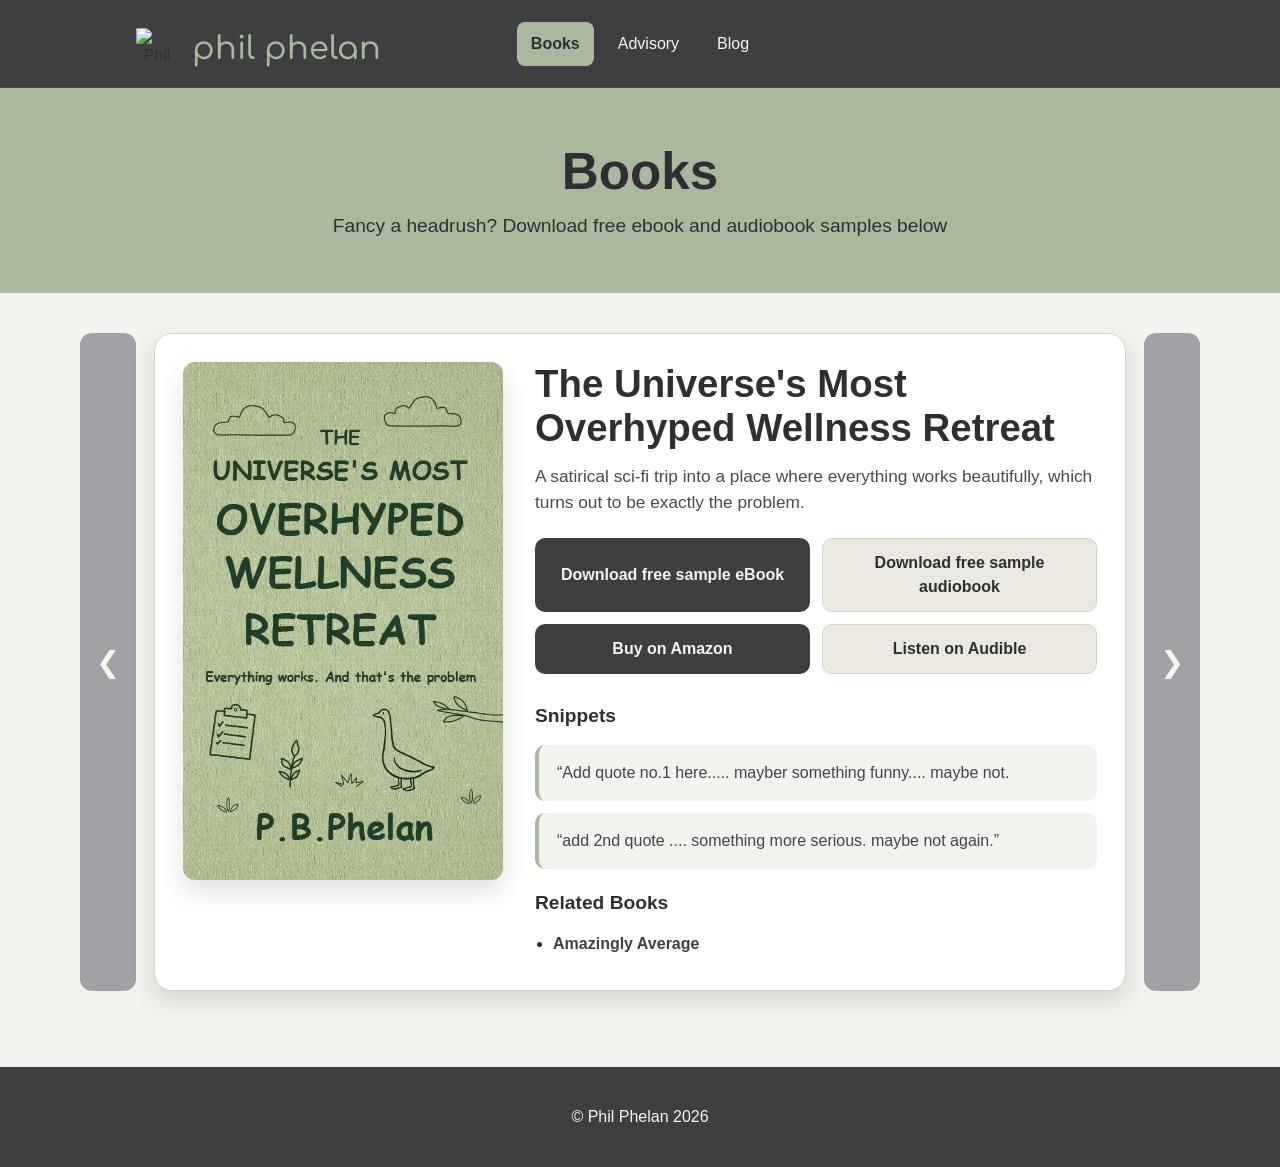
==== commit 0080c997: "Add files via upload" ====
--- a/index.html
+++ b/index.html
@@ -38,7 +38,7 @@
 
       <div class="release-panel">
         <div class="release-cover-wrap">
-          <img id="release-cover" src="images/universe-overhyped-wellness-retreat.svg" alt="Release cover" class="release-cover">
+          <img id="release-cover" src="images/universe-overhyped-wellness-retreat.jpg" alt="Release cover" class="release-cover">
         </div>
 
         <div class="release-details">
@@ -89,7 +89,7 @@
       {
         id: "wellness-retreat",
         title: "The Universe's Most Overhyped Wellness Retreat",
-        cover: "images/universe-overhyped-wellness-retreat.svg",
+        cover: "images/universe-overhyped-wellness-retreat.jpg",
         blurb: "A satirical sci-fi trip into a place where everything works beautifully, which turns out to be exactly the problem.",
         sampleEbook: "#",
         sampleAudio: "#",
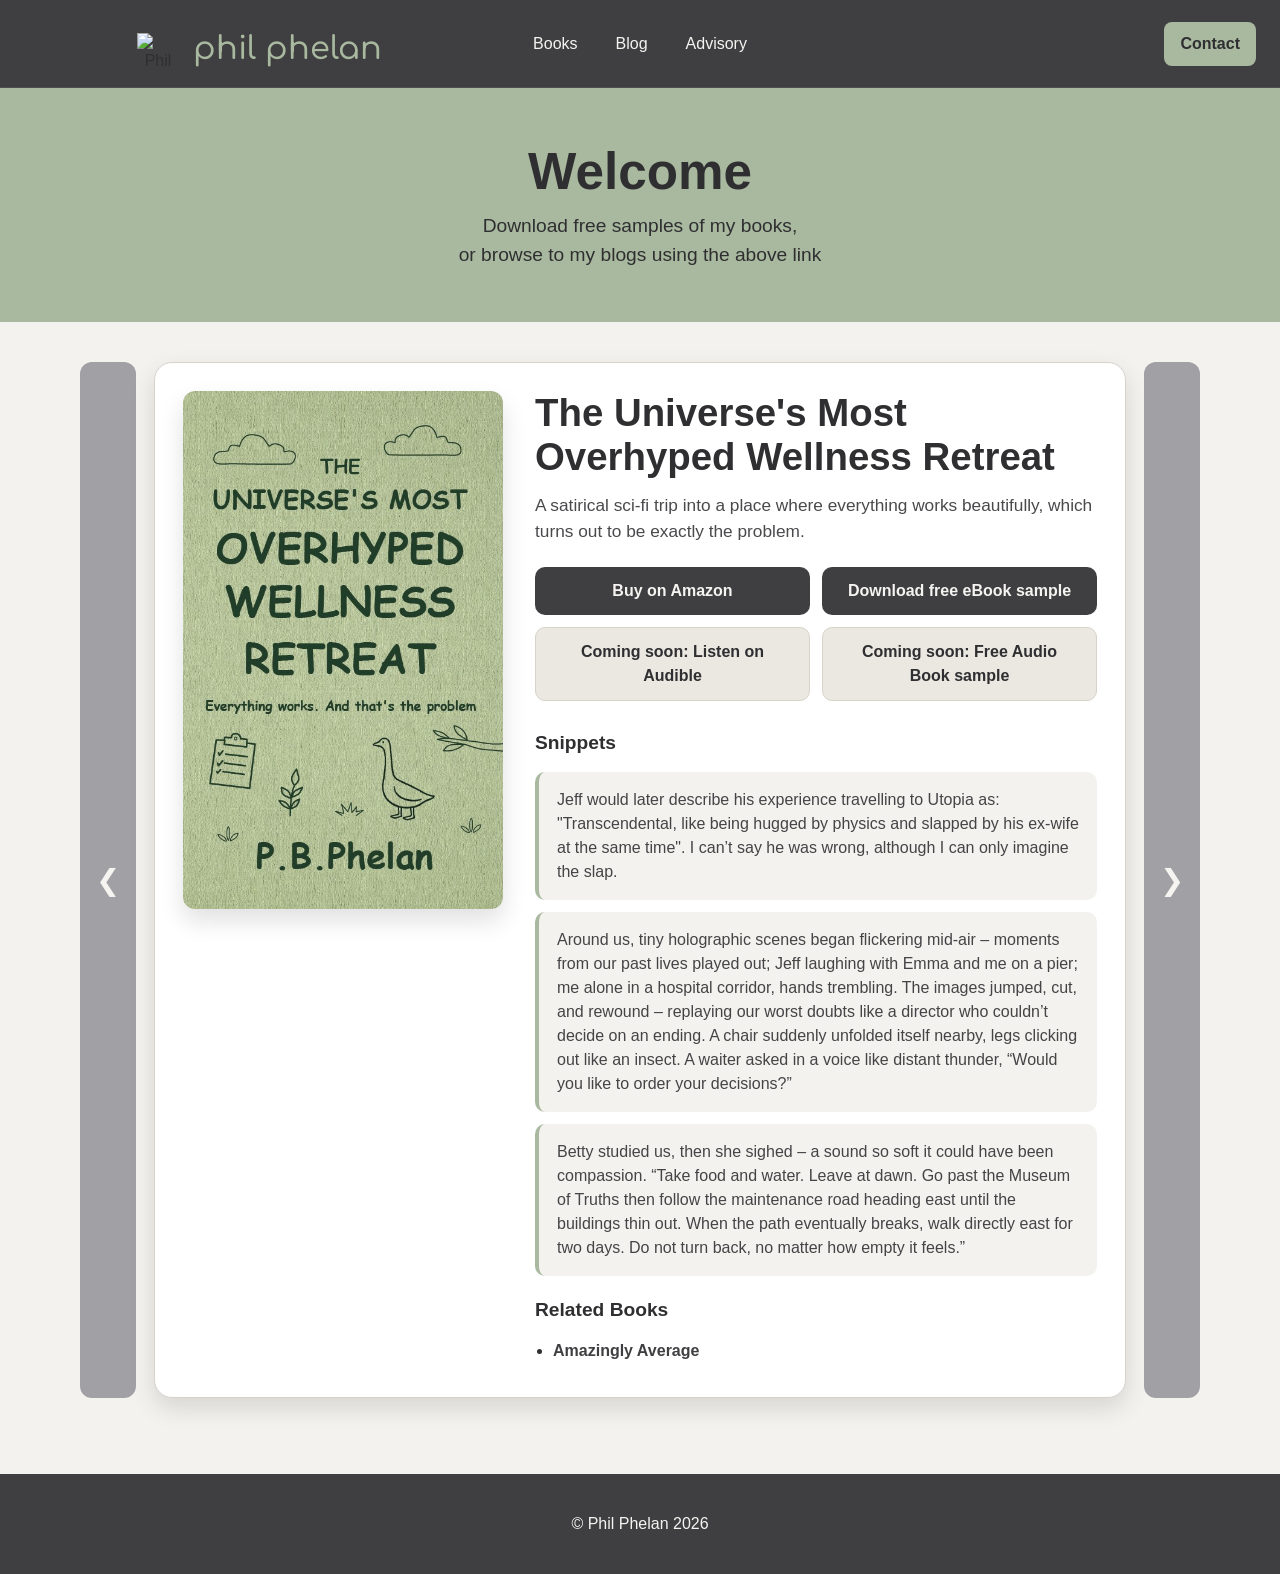
==== commit 2b63423e: "Add files via upload" ====
--- a/index.html
+++ b/index.html
@@ -11,26 +11,30 @@
 </head>
 <body>
   <header class="site-header">
-    <div class="brand">
-      <a href="index.html" class="brand-link">
-        <img src="images/mylogo-sage.svg" alt="Phil Phelan logo" class="brand-mark">
-         <span class="brand-name">phil phelan</span>
-      </a>
-    </div>
-
-    <nav class="main-nav" aria-label="Main navigation">
-      <a href="index.html" class="nav-link active">Books</a>
-      <a href="advisory.html" class="nav-link">Advisory</a>
-      <a href="blog.html" class="nav-link">Blog</a>
-    </nav>
-  </header>
+  <div class="brand">
+    <a href="index.html" class="brand-link">
+      <img src="images/mylogo-sage.svg" alt="Phil Phelan logo" class="brand-mark">
+      <span class="brand-name">phil phelan</span>
+    </a>
+  </div>
+
+  <nav class="main-nav" aria-label="Main navigation">
+    <a href="index.html" class="nav-link">Books</a>
+    <a href="blog.html" class="nav-link">Blog</a>
+    <a href="advisory.html" class="nav-link">Advisory</a>
+ 
+  </nav>
+
+  <a href="contact.html" class="header-contact-btn">Contact</a>
+</header>
   
-  <section class="hero hero-dark">
-    <div class="container hero-inner">
-      <h1>Books</h1>
-      <p>Fancy a headrush? Download free ebook and audiobook samples below</p>
-    </div>
-  </section>
+<section class="hero hero-dark">
+  <div class="container hero-inner">
+    <h1>Welcome</h1>
+    <p>Download free samples of my books,</p>
+    <p>or browse to my blogs using the above link</p>
+  </div>
+</section>
 
   <main class="container page-content">
     <section class="release-carousel" aria-label="Release carousel">
@@ -48,23 +52,15 @@
             A satirical sci-fi trip into a place where everything works beautifully, which turns out to be exactly the problem.
           </p>
 
-          <div class="button-grid">
-            <a id="sample-ebook-link" class="btn btn-primary" href="#" target="_blank">Download free sample eBook</a>
-            <a id="sample-audio-link" class="btn btn-secondary" href="#" target="_blank">Download free sample audiobook</a>
-            <a id="amazon-link" class="btn btn-primary" href="#" target="_blank" rel="noopener">Buy on Amazon</a>
-            <a id="audible-link" class="btn btn-secondary" href="#" target="_blank" rel="noopener">Listen on Audible</a>
-          </div>
+          <div class="button-grid" id="button-grid"></div>
 
           <div class="snippet-block">
             <h4>Snippets</h4>
 
-            <blockquote class="snippet" id="snippet-1">
-              “Wait, you look relaxed,” hissed the volunteer coordinator as if it were an infection.
-            </blockquote>
-
-            <blockquote class="snippet" id="snippet-2">
-              “The oddest part? Everything here works exactly as it says it will. It’s insidious.”
-            </blockquote>
+            <blockquote class="snippet" id="snippet-1"></blockquote>
+            <blockquote class="snippet" id="snippet-2"></blockquote>
+            <blockquote class="snippet" id="snippet-3"></blockquote>
+
           </div>
 
           <div class="related-block">
@@ -85,42 +81,72 @@
   </footer>
 
   <script>
-    const Books = [
-      {
-        id: "wellness-retreat",
-        title: "The Universe's Most Overhyped Wellness Retreat",
-        cover: "images/universe-overhyped-wellness-retreat.jpg",
-        blurb: "A satirical sci-fi trip into a place where everything works beautifully, which turns out to be exactly the problem.",
-        sampleEbook: "#",
-        sampleAudio: "#",
-        amazon: "https://www.amazon.com.au/dp/B0FKN4XPHY",
-        audible: "#",
-        snippets: [
-          "“Add quote no.1 here..... mayber something funny.... maybe not.",
-          "“add 2nd quote .... something more serious. maybe not again.”"
-        ],
-        related: [
-          { label: "Amazingly Average", href: "#" }
-        ]
-      },
-      {
-        id: "Amazingly-Average",
-        title: "Amazingly Average",
-        cover: "images/Amazingly-Average-FrontCover.png",
-        blurb: "A grounded, dry, honest book about ordinary life, impossible standards, and the relief of dropping the performance.",
-        sampleEbook: "#",
-        sampleAudio: "#",
-        amazon: "#",
-        audible: "#",
-        snippets: [
-          "You do not need to become extraordinary to become useful, peaceful, or decent.",
-          "A lot of suffering comes from trying to look impressive to people who barely remember your surname."
-        ],
-        related: [
-          { label: "The Universe's Most Overhyped Wellness Retreat", href: "#" }
-        ]
+const Books = [
+  {
+    id: "wellness-retreat",
+    title: "The Universe's Most Overhyped Wellness Retreat",
+    cover: "images/universe-overhyped-wellness-retreat.jpg",
+    blurb: "A satirical sci-fi trip into a place where everything works beautifully, which turns out to be exactly the problem.",
+    buttons: [
+
+    {
+        label: "Buy on Amazon",
+        href: "https://www.amazon.com.au/dp/B0FKN4XPHY",
+        className: "btn btn-primary",
+        target: "_blank"
+      },
+      {
+        label: "Download free eBook sample",
+        href: "sample.html",
+        className: "btn btn-primary"
+      },
+   
+      {
+        label: "Coming soon: Listen on Audible",
+        href: "#",
+        className: "btn btn-secondary"
+      },
+
+      {
+        label: "Coming soon: Free Audio Book sample",
+        href: "#",
+        className: "btn btn-secondary"
+      },
+
+
+
+    ],
+    snippets: [
+      'Jeff would later describe his experience travelling to Utopia as: "Transcendental, like being hugged by physics and slapped by his ex-wife at the same time". I can’t say he was wrong, although I can only imagine the slap.',
+      'Around us, tiny holographic scenes began flickering mid-air – moments from our past lives played out; Jeff laughing with Emma and me on a pier; me alone in a hospital corridor, hands trembling. The images jumped, cut, and rewound – replaying our worst doubts like a director who couldn’t decide on an ending. A chair suddenly unfolded itself nearby, legs clicking out like an insect. A waiter asked in a voice like distant thunder, “Would you like to order your decisions?”',
+      'Betty studied us, then she sighed – a sound so soft it could have been compassion. “Take food and water. Leave at dawn. Go past the Museum of Truths then follow the maintenance road heading east until the buildings thin out. When the path eventually breaks, walk directly east for two days. Do not turn back, no matter how empty it feels.”'
+    ],
+    related: [
+      { label: "Amazingly Average", href: "#" }
+    ]
+  },
+  {
+    id: "amazingly-average",
+    title: "Amazingly Average",
+    cover: "images/Amazingly-Average-FrontCover.png",
+    blurb: "A grounded, dry, honest book about ordinary life, impossible standards, and the relief of dropping the performance.",
+    buttons: [
+      {
+        label: "Coming soon",
+        href: "#",
+        className: "btn btn-disabled"
       }
-    ];
+    ],
+    snippets: [
+      '"You do not need to become extraordinary to become useful, peaceful, or decent"',
+      '"The Theory of happiness is ..."',
+      '"A lot of suffering comes from trying to look impressive to people who barely remember your surname"'
+    ],
+    related: [
+      { label: "The Universe's Most Overhyped Wellness Retreat", href: "#" }
+    ]
+  }
+];
 
     let currentIndex = 0;
 
@@ -132,13 +158,37 @@
       document.getElementById("release-title").textContent = release.title;
       document.getElementById("release-blurb").textContent = release.blurb;
 
-      document.getElementById("sample-ebook-link").href = release.sampleEbook;
-      document.getElementById("sample-audio-link").href = release.sampleAudio;
-      document.getElementById("amazon-link").href = release.amazon;
-      document.getElementById("audible-link").href = release.audible;
+      const buttonGrid = document.getElementById("button-grid");
+      buttonGrid.innerHTML = "";
+
+      if (release.buttons.length === 1) {
+      buttonGrid.classList.add("single-button");
+      } else {
+      buttonGrid.classList.remove("single-button");
+     }
+
+      release.buttons.forEach(button => {
+      const a = document.createElement("a");
+      a.textContent = button.label;
+      a.href = button.href || "#";
+      a.className = button.className || "btn btn-primary";
+
+      if (button.target) {
+      a.target = button.target;
+      a.rel = "noopener";
+  }
+
+  if (button.className && button.className.includes("btn-disabled")) {
+    a.setAttribute("aria-disabled", "true");
+    a.addEventListener("click", (e) => e.preventDefault());
+  }
+
+  buttonGrid.appendChild(a);
+});
 
       document.getElementById("snippet-1").textContent = release.snippets[0] || "";
       document.getElementById("snippet-2").textContent = release.snippets[1] || "";
+      document.getElementById("snippet-3").textContent = release.snippets[2] || "";
 
       const relatedList = document.getElementById("related-Books");
       relatedList.innerHTML = "";
--- a/style.css
+++ b/style.css
@@ -83,7 +83,7 @@
   width: 42px;
   object-fit: contain;
   position: relative;
-  top: 5px;
+  top: 10px;
 }
 
 .main-nav {
@@ -641,3 +641,206 @@
     padding: 44px 0 40px;
   }
 }
+
+.contact-page-card {
+  max-width: 760px;
+  margin: 0 auto;
+  background: white;
+  border: 1px solid var(--border);
+  border-radius: 20px;
+  padding: 34px 32px;
+  box-shadow: 0 10px 24px var(--shadow);
+}
+
+.contact-form {
+  display: grid;
+  gap: 18px;
+}
+
+.form-row {
+  display: grid;
+  gap: 8px;
+}
+
+.form-row label {
+  font-weight: 700;
+  color: var(--bg-dark);
+}
+
+.form-row input,
+.form-row textarea {
+  width: 100%;
+  padding: 14px 16px;
+  border: 1px solid var(--border);
+  border-radius: 12px;
+  font: inherit;
+  background: white;
+  color: var(--text-dark);
+}
+
+.form-row textarea {
+  resize: vertical;
+  min-height: 160px;
+}
+
+.form-row input:focus,
+.form-row textarea:focus {
+  outline: none;
+  border-color: var(--sage-deep);
+  box-shadow: 0 0 0 3px rgba(142, 161, 132, 0.18);
+}
+
+.contact-form .btn {
+  justify-self: start;
+}
+
+/* Sample page */
+.sample-card {
+  max-width: 760px;
+  margin: 0 auto 32px;
+  background: white;
+  border: 1px solid var(--border);
+  border-radius: 20px;
+  padding: 34px 32px;
+  box-shadow: 0 10px 24px var(--shadow);
+}
+
+.sample-card h2 {
+  margin-top: 0;
+  margin-bottom: 12px;
+}
+
+.sample-form {
+  display: grid;
+  gap: 16px;
+  margin-top: 24px;
+}
+
+.form-row {
+  display: grid;
+  gap: 8px;
+}
+
+.form-row label {
+  font-weight: 700;
+  color: var(--bg-dark);
+}
+
+.form-row input,
+.form-row textarea,
+.form-row select {
+  width: 100%;
+  padding: 14px 16px;
+  border: 1px solid var(--border);
+  border-radius: 12px;
+  font: inherit;
+  background: white;
+  color: var(--text-dark);
+}
+
+.form-row input:focus,
+.form-row textarea:focus,
+.form-row select:focus {
+  outline: none;
+  border-color: var(--sage-deep);
+  box-shadow: 0 0 0 3px rgba(142, 161, 132, 0.18);
+}
+
+.sample-form .btn {
+  justify-self: start;
+}
+
+.sample-note {
+  margin-top: 18px;
+  color: #666;
+  font-size: 0.95rem;
+}
+
+.optional-text {
+  font-weight: 400;
+  color: #666;
+}
+
+.sample-options-grid {
+  display: grid;
+  grid-template-columns: repeat(3, minmax(0, 1fr));
+  gap: 20px;
+}
+
+.sample-option-card {
+  background: white;
+  border: 1px solid var(--border);
+  border-radius: 18px;
+  padding: 24px 22px;
+  box-shadow: 0 8px 20px var(--shadow);
+}
+
+.sample-option-card h3 {
+  margin-top: 0;
+  margin-bottom: 10px;
+}
+
+.sample-option-card p {
+  margin: 0;
+  color: #4d4d50;
+}
+
+@media (max-width: 760px) {
+  .sample-card {
+    padding: 26px 20px;
+    border-radius: 16px;
+  }
+
+  .sample-options-grid {
+    grid-template-columns: 1fr;
+  }
+}
+
+.btn-disabled {
+  background: #a0a0a5;
+  color: var(--text-light);
+  cursor: default;
+  pointer-events: auto;
+}
+
+.btn-disabled:hover {
+  transform: none;
+  background: #a0a0a5;
+}
+
+.button-grid:has(.btn-disabled:only-child),
+.button-grid.single-button {
+  grid-template-columns: 1fr;
+}
+
+.kit-form-wrap {
+  margin-top: 24px;
+}
+
+.kit-form-wrap form {
+  width: 100%;
+}
+
+.header-contact-btn {
+  justify-self: end;
+  text-decoration: none;
+  background: var(--sage);
+  color: var(--text-dark);
+  padding: 10px 16px;
+  border-radius: 8px;
+  font-weight: 700;
+}
+
+.header-contact-btn:hover {
+  background: var(--sage-deep);
+}
+
+.blog-card img[src*="MHFA Badge"] {
+  width: 42%;
+  height: auto;
+  max-height: 115px;
+  object-fit: contain;
+  margin: 26px auto 18px;
+  display: block;
+  border-radius: 0;
+}
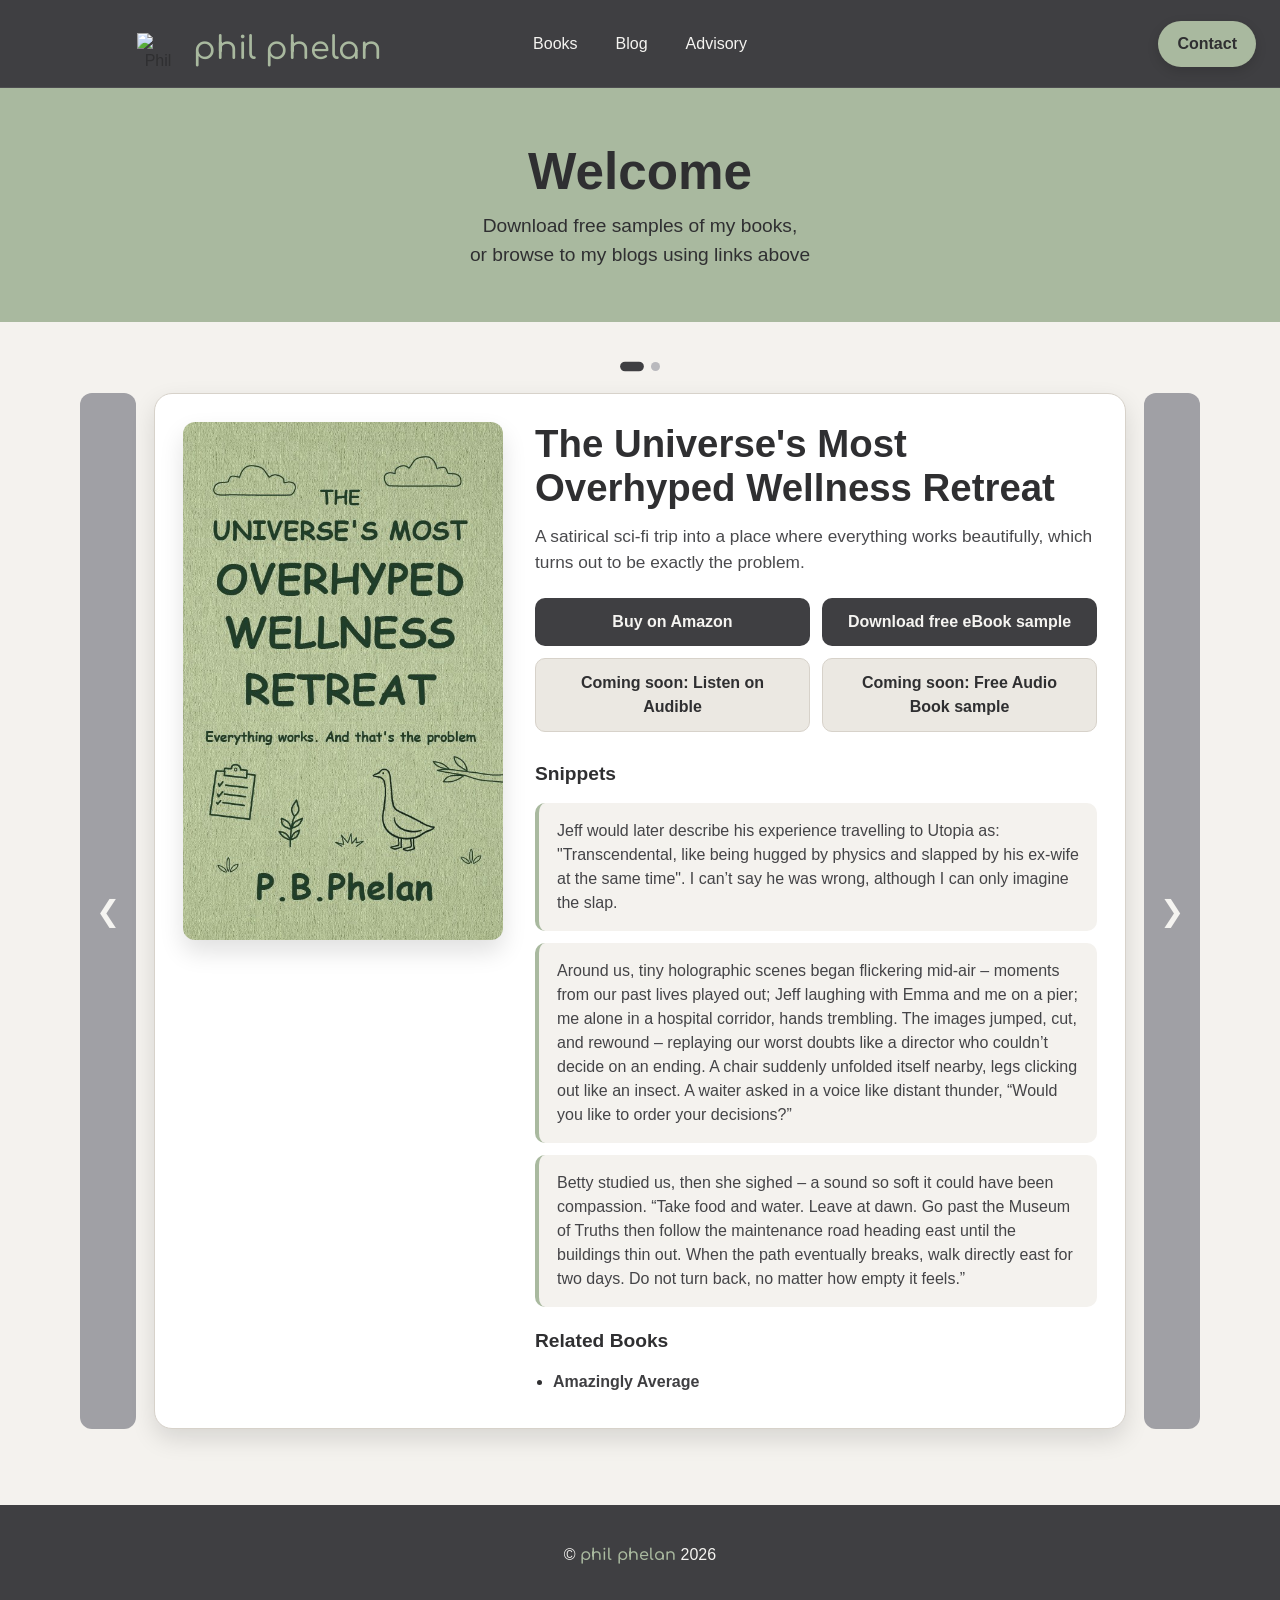
==== commit 8269d561: "Add files via upload" ====
--- a/index.html
+++ b/index.html
@@ -32,17 +32,19 @@
   <div class="container hero-inner">
     <h1>Welcome</h1>
     <p>Download free samples of my books,</p>
-    <p>or browse to my blogs using the above link</p>
+    <p>or browse to my blogs using links above</p>
   </div>
 </section>
 
   <main class="container page-content">
     <section class="release-carousel" aria-label="Release carousel">
+      <div class="carousel-dots" id="release-dots" aria-label="Release selector"></div>
+
       <button class="carousel-arrow" id="prev-release" aria-label="Previous release">&#10094;</button>
 
       <div class="release-panel">
         <div class="release-cover-wrap">
-          <img id="release-cover" src="images/universe-overhyped-wellness-retreat.jpg" alt="Release cover" class="release-cover">
+          <img id="release-cover" src="images/universe-overhyped-wellness-retreat.jpg" alt="Release cover" class="release-cover zoomable-image" tabindex="0" role="button" aria-label="Open release cover larger">
         </div>
 
         <div class="release-details">
@@ -76,7 +78,7 @@
 
   <footer class="site-footer">
     <div class="container footer-inner">
-      <p>© Phil Phelan 2026</p>
+      <p>© <span class="footer-name">phil phelan</span> 2026</p>
     </div>
   </footer>
 
@@ -88,8 +90,7 @@
     cover: "images/universe-overhyped-wellness-retreat.jpg",
     blurb: "A satirical sci-fi trip into a place where everything works beautifully, which turns out to be exactly the problem.",
     buttons: [
-
-    {
+      {
         label: "Buy on Amazon",
         href: "https://www.amazon.com.au/dp/B0FKN4XPHY",
         className: "btn btn-primary",
@@ -100,21 +101,16 @@
         href: "sample.html",
         className: "btn btn-primary"
       },
-   
       {
         label: "Coming soon: Listen on Audible",
         href: "#",
         className: "btn btn-secondary"
       },
-
       {
         label: "Coming soon: Free Audio Book sample",
         href: "#",
         className: "btn btn-secondary"
-      },
-
-
-
+      }
     ],
     snippets: [
       'Jeff would later describe his experience travelling to Utopia as: "Transcendental, like being hugged by physics and slapped by his ex-wife at the same time". I can’t say he was wrong, although I can only imagine the slap.',
@@ -148,72 +144,210 @@
   }
 ];
 
-    let currentIndex = 0;
-
-    function renderRelease(index) {
-      const release = Books[index];
-
-      document.getElementById("release-cover").src = release.cover;
-      document.getElementById("release-cover").alt = release.title + " cover";
-      document.getElementById("release-title").textContent = release.title;
-      document.getElementById("release-blurb").textContent = release.blurb;
-
-      const buttonGrid = document.getElementById("button-grid");
-      buttonGrid.innerHTML = "";
-
-      if (release.buttons.length === 1) {
-      buttonGrid.classList.add("single-button");
-      } else {
-      buttonGrid.classList.remove("single-button");
-     }
-
-      release.buttons.forEach(button => {
-      const a = document.createElement("a");
-      a.textContent = button.label;
-      a.href = button.href || "#";
-      a.className = button.className || "btn btn-primary";
-
-      if (button.target) {
+let currentIndex = 0;
+
+function renderRelease(index) {
+  const release = Books[index];
+
+  document.getElementById("release-cover").src = release.cover;
+  document.getElementById("release-cover").alt = release.title + " cover";
+  document.getElementById("release-title").textContent = release.title;
+  document.getElementById("release-blurb").textContent = release.blurb;
+
+  const buttonGrid = document.getElementById("button-grid");
+  buttonGrid.innerHTML = "";
+
+  if (release.buttons.length === 1) {
+    buttonGrid.classList.add("single-button");
+  } else {
+    buttonGrid.classList.remove("single-button");
+  }
+
+  release.buttons.forEach(button => {
+    const a = document.createElement("a");
+    a.textContent = button.label;
+    a.href = button.href || "#";
+    a.className = button.className || "btn btn-primary";
+
+    if (button.target) {
       a.target = button.target;
       a.rel = "noopener";
-  }
-
-  if (button.className && button.className.includes("btn-disabled")) {
-    a.setAttribute("aria-disabled", "true");
-    a.addEventListener("click", (e) => e.preventDefault());
-  }
-
-  buttonGrid.appendChild(a);
-});
-
-      document.getElementById("snippet-1").textContent = release.snippets[0] || "";
-      document.getElementById("snippet-2").textContent = release.snippets[1] || "";
-      document.getElementById("snippet-3").textContent = release.snippets[2] || "";
-
-      const relatedList = document.getElementById("related-Books");
-      relatedList.innerHTML = "";
-
-      release.related.forEach(item => {
-        const li = document.createElement("li");
-        const a = document.createElement("a");
-        a.href = item.href;
-        a.textContent = item.label;
-        li.appendChild(a);
-        relatedList.appendChild(li);
-      });
-    }
-
-    document.getElementById("prev-release").addEventListener("click", () => {
-      currentIndex = (currentIndex - 1 + Books.length) % Books.length;
+    }
+
+    if (button.className && button.className.includes("btn-disabled")) {
+      a.setAttribute("aria-disabled", "true");
+      a.addEventListener("click", (e) => e.preventDefault());
+    }
+
+    buttonGrid.appendChild(a);
+  });
+
+  document.getElementById("snippet-1").textContent = release.snippets[0] || "";
+  document.getElementById("snippet-2").textContent = release.snippets[1] || "";
+  document.getElementById("snippet-3").textContent = release.snippets[2] || "";
+
+  const relatedList = document.getElementById("related-Books");
+  relatedList.innerHTML = "";
+
+  release.related.forEach(item => {
+    const li = document.createElement("li");
+    const a = document.createElement("a");
+    a.href = item.href;
+    a.textContent = item.label;
+    li.appendChild(a);
+    relatedList.appendChild(li);
+  });
+
+  updateDots();
+}
+
+function renderDots() {
+  const dots = document.getElementById("release-dots");
+  dots.innerHTML = "";
+
+  Books.forEach((book, index) => {
+    const button = document.createElement("button");
+    button.type = "button";
+    button.className = "carousel-dot";
+    button.setAttribute("aria-label", "Show " + book.title);
+
+    button.addEventListener("click", () => {
+      currentIndex = index;
       renderRelease(currentIndex);
     });
 
-    document.getElementById("next-release").addEventListener("click", () => {
+    dots.appendChild(button);
+  });
+}
+
+function updateDots() {
+  const dots = document.querySelectorAll(".carousel-dot");
+
+  dots.forEach((dot, index) => {
+    dot.classList.toggle("active", index === currentIndex);
+    dot.setAttribute("aria-current", index === currentIndex ? "true" : "false");
+  });
+}
+
+function openLightbox(src, altText) {
+  const existing = document.querySelector(".image-lightbox");
+  if (existing) existing.remove();
+
+  const lightbox = document.createElement("div");
+  lightbox.className = "image-lightbox";
+
+  const img = document.createElement("img");
+  img.src = src;
+  img.alt = altText || "Enlarged image";
+
+  const closeButton = document.createElement("button");
+  closeButton.className = "image-lightbox-close";
+  closeButton.type = "button";
+  closeButton.setAttribute("aria-label", "Close enlarged image");
+  closeButton.innerHTML = "&times;";
+
+  lightbox.appendChild(closeButton);
+  lightbox.appendChild(img);
+  document.body.appendChild(lightbox);
+
+  function closeLightbox() {
+    lightbox.remove();
+    document.removeEventListener("keydown", escapeClose);
+  }
+
+  function escapeClose(event) {
+    if (event.key === "Escape") {
+      closeLightbox();
+    }
+  }
+
+  closeButton.addEventListener("click", closeLightbox);
+
+  lightbox.addEventListener("click", (event) => {
+    if (event.target === lightbox) {
+      closeLightbox();
+    }
+  });
+
+  document.addEventListener("keydown", escapeClose);
+}
+
+
+function setupCarouselSwipe() {
+  const carousel = document.querySelector(".release-carousel");
+  if (!carousel) return;
+
+  let touchStartX = 0;
+  let touchStartY = 0;
+  let justSwiped = false;
+
+  carousel.addEventListener("touchstart", (event) => {
+    const touch = event.changedTouches[0];
+    touchStartX = touch.screenX;
+    touchStartY = touch.screenY;
+  }, { passive: true });
+
+  carousel.addEventListener("touchend", (event) => {
+    const touch = event.changedTouches[0];
+    const deltaX = touch.screenX - touchStartX;
+    const deltaY = touch.screenY - touchStartY;
+
+    const isHorizontalSwipe = Math.abs(deltaX) > 55 && Math.abs(deltaX) > Math.abs(deltaY) * 1.4;
+
+    if (!isHorizontalSwipe) return;
+
+    justSwiped = true;
+
+    if (deltaX < 0) {
       currentIndex = (currentIndex + 1) % Books.length;
-      renderRelease(currentIndex);
+    } else {
+      currentIndex = (currentIndex - 1 + Books.length) % Books.length;
+    }
+
+    renderRelease(currentIndex);
+
+    window.setTimeout(() => {
+      justSwiped = false;
+    }, 300);
+  }, { passive: true });
+
+  window.carouselJustSwiped = function () {
+    return justSwiped;
+  };
+}
+
+function setupImageZoom() {
+  document.querySelectorAll(".release-cover").forEach((img) => {
+    img.style.cursor = "zoom-in";
+
+    img.addEventListener("click", () => {
+      if (window.carouselJustSwiped && window.carouselJustSwiped()) return;
+      openLightbox(img.currentSrc || img.src, img.alt);
     });
 
-    renderRelease(currentIndex);
+    img.addEventListener("keydown", (event) => {
+      if (event.key === "Enter" || event.key === " ") {
+        event.preventDefault();
+        openLightbox(img.currentSrc || img.src, img.alt);
+      }
+    });
+  });
+}
+
+document.getElementById("prev-release").addEventListener("click", () => {
+  currentIndex = (currentIndex - 1 + Books.length) % Books.length;
+  renderRelease(currentIndex);
+});
+
+document.getElementById("next-release").addEventListener("click", () => {
+  currentIndex = (currentIndex + 1) % Books.length;
+  renderRelease(currentIndex);
+});
+
+renderDots();
+renderRelease(currentIndex);
+setupImageZoom();
+setupCarouselSwipe();
   </script>
 </body>
-</html>+</html>
--- a/style.css
+++ b/style.css
@@ -574,6 +574,12 @@
   text-align: center;
 }
 
+.footer-name {
+  font-family: 'Comfortaa', Arial, sans-serif;
+  font-weight: 600;
+  color: var(--sage);
+}
+
 /* Responsive */
 @media (max-width: 980px) {
   .site-header {
@@ -620,7 +626,7 @@
   .main-nav {
     flex-wrap: wrap;
   }
- 
+
   .blog-post {
     padding: 26px 20px;
     border-radius: 14px;
@@ -843,4 +849,358 @@
   margin: 26px auto 18px;
   display: block;
   border-radius: 0;
-}+}
+
+.sample-downloads {
+  text-align: center;
+}
+
+.sample-error {
+  margin-top: 14px;
+  color: #b00020;
+  font-weight: 700;
+}
+
+/* Better mobile layout for book carousel */
+@media (max-width: 760px) {
+  .page-content {
+    padding: 24px 0 36px;
+  }
+
+  .release-carousel {
+    display: flex;
+    flex-wrap: wrap;
+    gap: 12px;
+  }
+
+  .release-panel {
+    order: 1;
+    width: 100%;
+    padding: 18px;
+    gap: 18px;
+    border-radius: 16px;
+  }
+
+  .release-cover-wrap {
+    justify-content: center;
+  }
+
+  .release-cover {
+    max-width: 190px;
+    border-radius: 10px;
+  }
+
+  .release-details h3 {
+    font-size: 1.55rem;
+    text-align: center;
+    margin-bottom: 10px;
+  }
+
+  .release-blurb {
+    font-size: 0.98rem;
+    text-align: center;
+    margin-bottom: 16px;
+  }
+
+  .button-grid {
+    grid-template-columns: 1fr;
+    gap: 10px;
+    margin-bottom: 18px;
+  }
+
+  .btn {
+    min-height: 44px;
+    padding: 10px 14px;
+    font-size: 0.95rem;
+  }
+
+  .snippet-block {
+    margin-top: 14px;
+  }
+
+  .snippet-block h4 {
+    text-align: center;
+    margin-bottom: 10px;
+  }
+
+  .snippet {
+    font-size: 0.92rem;
+    line-height: 1.45;
+    padding: 12px 14px;
+  }
+
+  #snippet-2,
+  #snippet-3 {
+    display: none;
+  }
+
+  .related-block {
+    display: none;
+  }
+
+  .carousel-arrow {
+    order: 2;
+    width: calc(50% - 6px);
+    min-height: 46px;
+    border-radius: 12px;
+    font-size: 1.4rem;
+  }
+
+  .hero-inner {
+    padding: 32px 0 30px;
+  }
+
+  .hero-inner h1 {
+    font-size: 2rem;
+  }
+
+  .hero-inner p {
+    font-size: 1rem;
+  }
+}
+
+/* Carousel dots */
+.carousel-dots {
+  grid-column: 1 / -1;
+  display: flex;
+  justify-content: center;
+  align-items: center;
+  gap: 8px;
+  margin: 0 0 4px;
+}
+
+.carousel-dot {
+  width: 9px;
+  height: 9px;
+  border: 0;
+  border-radius: 999px;
+  background: #b9b9bd;
+  cursor: pointer;
+  padding: 0;
+  transition: transform 0.2s ease, background 0.2s ease, width 0.2s ease;
+}
+
+.carousel-dot:hover,
+.carousel-dot.active {
+  background: var(--bg-dark);
+  transform: scale(1.08);
+}
+
+.carousel-dot.active {
+  width: 22px;
+}
+
+/* Cleaner contact button */
+.header-contact-btn {
+  justify-self: end;
+  text-decoration: none;
+  background: var(--sage);
+  color: var(--text-dark);
+  padding: 10px 18px;
+  border-radius: 999px;
+  font-weight: 700;
+  border: 1px solid rgba(169, 185, 159, 0.65);
+  box-shadow: 0 4px 12px rgba(0, 0, 0, 0.14);
+  transition: background 0.2s ease, transform 0.15s ease, box-shadow 0.2s ease;
+}
+
+.header-contact-btn:hover {
+  background: var(--sage-deep);
+  transform: translateY(-1px);
+  box-shadow: 0 6px 16px rgba(0, 0, 0, 0.18);
+}
+
+/* Click-to-enlarge images */
+.zoomable-image,
+.blog-card img,
+.blog-post img,
+.release-cover {
+  cursor: zoom-in;
+}
+
+/* Lightbox - created only when an image is clicked */
+.image-lightbox {
+  position: fixed;
+  inset: 0;
+  z-index: 9999;
+  background: rgba(0, 0, 0, 0.88);
+  display: flex;
+  align-items: center;
+  justify-content: center;
+  padding: 24px;
+}
+
+.image-lightbox img {
+  max-width: 95vw;
+  max-height: 90vh;
+  object-fit: contain;
+  border-radius: 12px;
+  box-shadow: 0 18px 50px rgba(0, 0, 0, 0.45);
+}
+
+.image-lightbox-close {
+  position: fixed;
+  top: 18px;
+  right: 24px;
+  border: none;
+  background: transparent;
+  color: white;
+  font-size: 42px;
+  line-height: 1;
+  cursor: pointer;
+}
+
+@media (max-width: 980px) {
+  .site-header {
+    justify-items: center;
+    text-align: center;
+  }
+
+  .header-contact-btn {
+    justify-self: center;
+  }
+}
+
+@media (max-width: 760px) {
+  .site-header {
+    gap: 14px;
+    padding: 16px 18px 18px;
+  }
+
+  .brand-link {
+    gap: 10px;
+  }
+
+  .brand-name {
+    font-size: 1.65rem;
+  }
+
+  .brand-mark {
+    height: 36px;
+    width: 36px;
+  }
+
+  .main-nav {
+    width: 100%;
+    gap: 8px;
+    justify-content: center;
+  }
+
+  .nav-link {
+    padding: 8px 10px;
+  }
+
+  .header-contact-btn {
+    width: 100%;
+    max-width: 260px;
+    padding: 11px 16px;
+  }
+
+  .carousel-dots {
+    order: 0;
+    width: 100%;
+    margin-bottom: 2px;
+  }
+
+  .image-lightbox {
+    padding: 14px;
+  }
+
+  .image-lightbox img {
+    max-width: 96vw;
+    max-height: 86vh;
+  }
+}
+
+
+
+/* Make the whole blog card text area clickable */
+.blog-content-link {
+  color: inherit;
+  text-decoration: none;
+  border-radius: 14px;
+  padding: 8px 6px 6px;
+  margin: -8px -6px -6px;
+  transition: background 0.18s ease, transform 0.18s ease;
+}
+
+.blog-content-link:hover,
+.blog-content-link:focus {
+  background: rgba(169, 185, 159, 0.16);
+  outline: none;
+}
+
+.blog-content-link:hover .text-link,
+.blog-content-link:focus .text-link {
+  text-decoration: underline;
+}
+
+/* Final mobile header fix - contact stays small at top right */
+@media (max-width: 760px) {
+  .site-header {
+    display: grid;
+    grid-template-columns: minmax(0, 1fr) auto;
+    grid-template-areas:
+      "brand contact"
+      "nav nav";
+    align-items: center;
+    justify-items: stretch;
+    gap: 12px;
+    min-height: auto;
+    padding: 12px 14px 14px;
+    text-align: left;
+  }
+
+  .brand {
+    grid-area: brand;
+    justify-self: start;
+    min-width: 0;
+  }
+
+  .brand-link {
+    gap: 9px;
+  }
+
+  .brand-name {
+    font-size: 1.45rem;
+    top: 4px;
+    white-space: nowrap;
+  }
+
+  .brand-mark {
+    height: 34px;
+    width: 34px;
+    top: 7px;
+  }
+
+  .header-contact-btn {
+    grid-area: contact;
+    justify-self: end;
+    align-self: center;
+    width: auto;
+    max-width: none;
+    padding: 8px 12px;
+    border-radius: 999px;
+    font-size: 0.9rem;
+    line-height: 1;
+    white-space: nowrap;
+  }
+
+  .main-nav {
+    grid-area: nav;
+    width: 100%;
+    justify-content: center;
+    flex-wrap: wrap;
+    gap: 8px;
+  }
+
+  .nav-link {
+    padding: 8px 10px;
+  }
+}
+
+/* Carousel can be swiped on touch devices */
+.release-carousel {
+  touch-action: pan-y;
+}
+
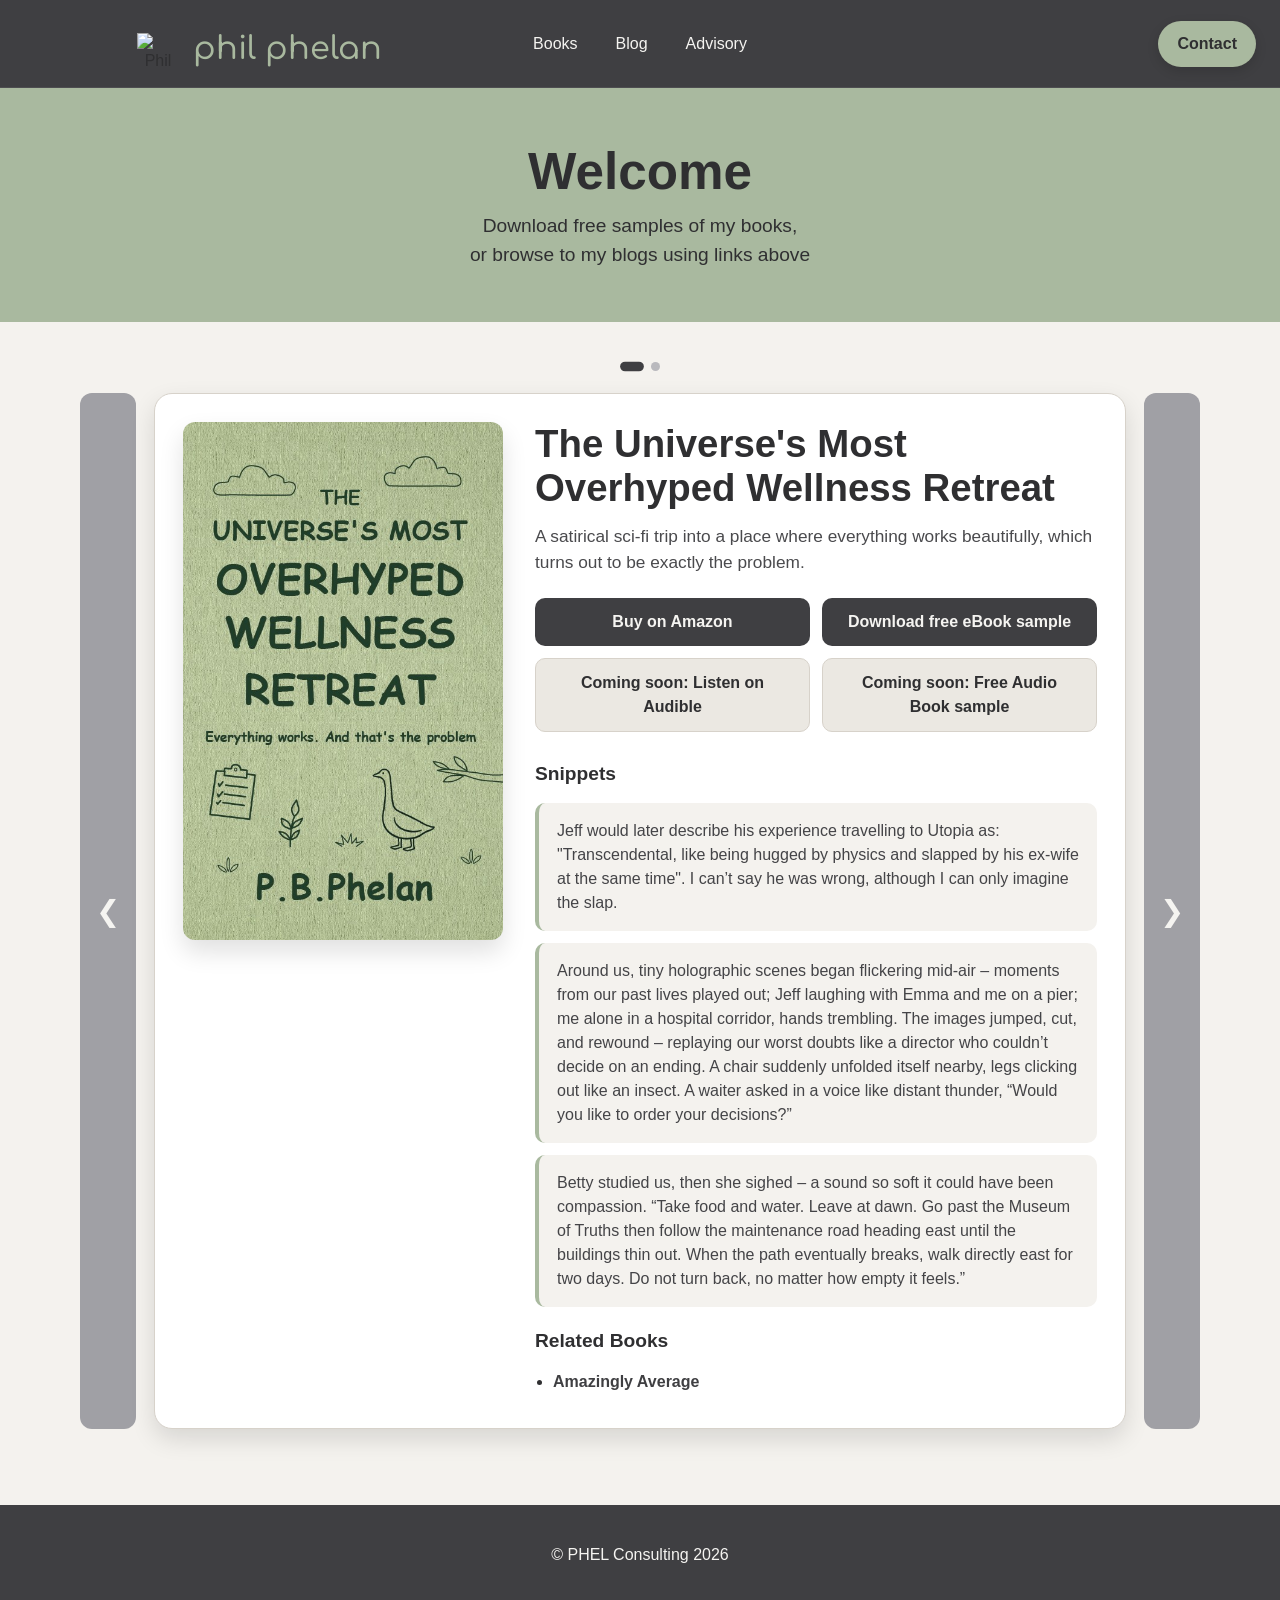
==== commit 047acd4e: "commit. change footer on all pages" ====
--- a/index.html
+++ b/index.html
@@ -78,7 +78,7 @@
 
   <footer class="site-footer">
     <div class="container footer-inner">
-      <p>© <span class="footer-name">phil phelan</span> 2026</p>
+      <p>© PHEL Consulting 2026</p>
     </div>
   </footer>
 
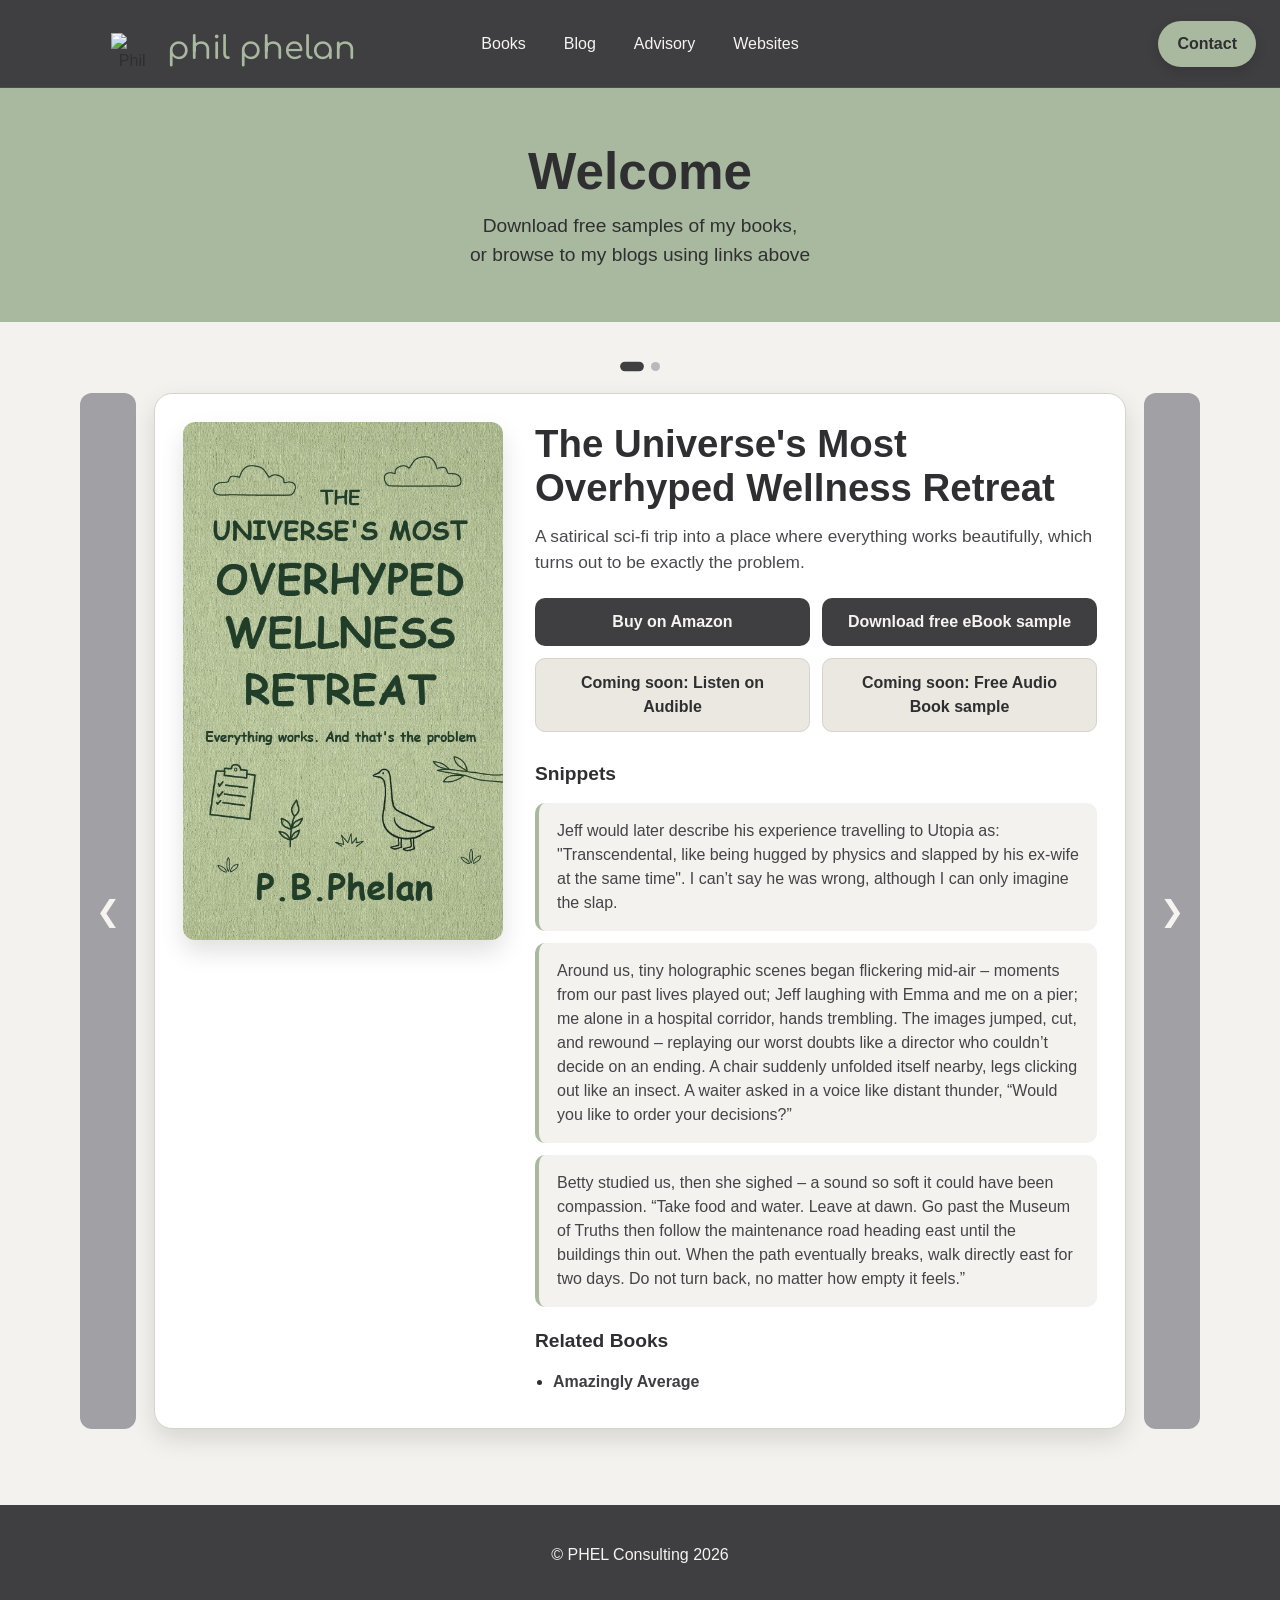
==== commit 3be48857: "website pages added" ====
--- a/index.html
+++ b/index.html
@@ -22,7 +22,7 @@
     <a href="index.html" class="nav-link">Books</a>
     <a href="blog.html" class="nav-link">Blog</a>
     <a href="advisory.html" class="nav-link">Advisory</a>
- 
+    <a href="websites.html" class="nav-link">Websites</a>
   </nav>
 
   <a href="contact.html" class="header-contact-btn">Contact</a>
@@ -92,7 +92,7 @@
     buttons: [
       {
         label: "Buy on Amazon",
-        href: "https://www.amazon.com.au/dp/B0FKN4XPHY",
+        href: "https://www.amazon.com/dp/B0GX31SK14",
         className: "btn btn-primary",
         target: "_blank"
       },
--- a/style.css
+++ b/style.css
@@ -335,6 +335,115 @@
   margin-bottom: 10px;
 }
 
+.service-card--dark {
+  background: var(--bg-dark);
+  color: var(--text-light);
+  border-color: white;
+}
+
+.service-card--dark h3 {
+  color: var(--sage);
+}
+
+.service-card--featured {
+  background: white;
+  color: var(--text-dark);
+  border-color: var(--bg-dark);
+}
+
+.service-card--featured h3 {
+  color: var(--sage-deep);
+}
+
+.service-card--featured a {
+  color: var(--text-dark);
+  font-weight: 700;
+  text-decoration: none;
+}
+
+.service-card--featured a:hover {
+  text-decoration: underline;
+}
+
+.service-card--warm {
+  background: white;
+  color: var(--text-dark);
+  border-color: var(--bg-dark);
+}
+
+.service-card--warm h3 {
+  color: var(--sage-deep);
+}
+
+.service-card--sage {
+  background: var(--bg-dark);
+  color: var(--text-light);
+  border-color: white;
+}
+
+.service-card--sage h3 {
+  color: var(--sage);
+}
+
+.service-card-icon {
+  display: block;
+  width: 38px;
+  height: 38px;
+  flex-shrink: 0;
+}
+
+.card-title-row {
+  display: flex;
+  align-items: center;
+  gap: 12px;
+  margin-bottom: 12px;
+}
+
+.card-title-row h3 {
+  margin: 0;
+  flex: 1;
+}
+
+.value-card-icon {
+  width: 26px;
+  height: 26px;
+  flex-shrink: 0;
+}
+
+.value-card--cream { background: var(--bg-dark); color: var(--text-light); border-color: white; }
+.value-card--cream h3 { color: var(--sage); }
+
+.value-card--blue  { background: white; color: var(--text-dark); border-color: var(--bg-dark); }
+.value-card--blue h3  { color: var(--sage-deep); }
+
+.value-card--sage  { background: white; color: var(--text-dark); border-color: var(--bg-dark); }
+.value-card--sage h3  { color: var(--sage-deep); }
+
+.value-card--blush { background: var(--bg-dark); color: var(--text-light); border-color: white; }
+.value-card--blush h3 { color: var(--sage); }
+
+.service-card-example-btn {
+  display: inline-flex;
+  align-items: center;
+  gap: 5px;
+  font-size: 0.75rem;
+  font-weight: 700;
+  padding: 5px 10px;
+  border-radius: 999px;
+  background: rgba(169, 185, 159, 0.15);
+  color: var(--sage);
+  text-decoration: none;
+  border: 1px solid rgba(169, 185, 159, 0.4);
+  white-space: nowrap;
+  transition: background 0.2s ease;
+  flex-shrink: 0;
+}
+
+.service-card-example-btn:hover {
+  background: rgba(169, 185, 159, 0.3);
+  text-decoration: none;
+}
+
 /* Links */
 .text-link {
   text-decoration: none;
@@ -556,6 +665,13 @@
 .cta-card {
   text-align: center;
   margin-top: 24px;
+  background: var(--sage);
+  border-color: transparent;
+}
+
+.cta-card h2,
+.cta-card p {
+  color: var(--text-dark);
 }
 
 .cta-card p {
@@ -621,6 +737,27 @@
   .value-grid,
   .blog-grid {
     grid-template-columns: 1fr;
+  }
+
+  .service-card:nth-child(odd),
+  .value-card:nth-child(odd) {
+    background: var(--bg-dark) !important;
+    color: var(--text-light) !important;
+    border-color: white !important;
+  }
+  .service-card:nth-child(odd) h3,
+  .value-card:nth-child(odd) h3 {
+    color: var(--sage) !important;
+  }
+  .service-card:nth-child(even),
+  .value-card:nth-child(even) {
+    background: white !important;
+    color: var(--text-dark) !important;
+    border-color: var(--bg-dark) !important;
+  }
+  .service-card:nth-child(even) h3,
+  .value-card:nth-child(even) h3 {
+    color: var(--sage-deep) !important;
   }
 
   .main-nav {
@@ -1204,3 +1341,25 @@
   touch-action: pan-y;
 }
 
+
+
+/* Website listing cards */
+.website-card-link {
+  color: inherit;
+  text-decoration: none;
+}
+
+.website-card-link:hover,
+.website-card-link:focus {
+  text-decoration: none;
+}
+
+.website-card-link:focus-visible {
+  outline: 3px solid var(--sage-deep);
+  outline-offset: 4px;
+}
+
+.website-card-link:hover .text-link,
+.website-card-link:focus .text-link {
+  text-decoration: underline;
+}
